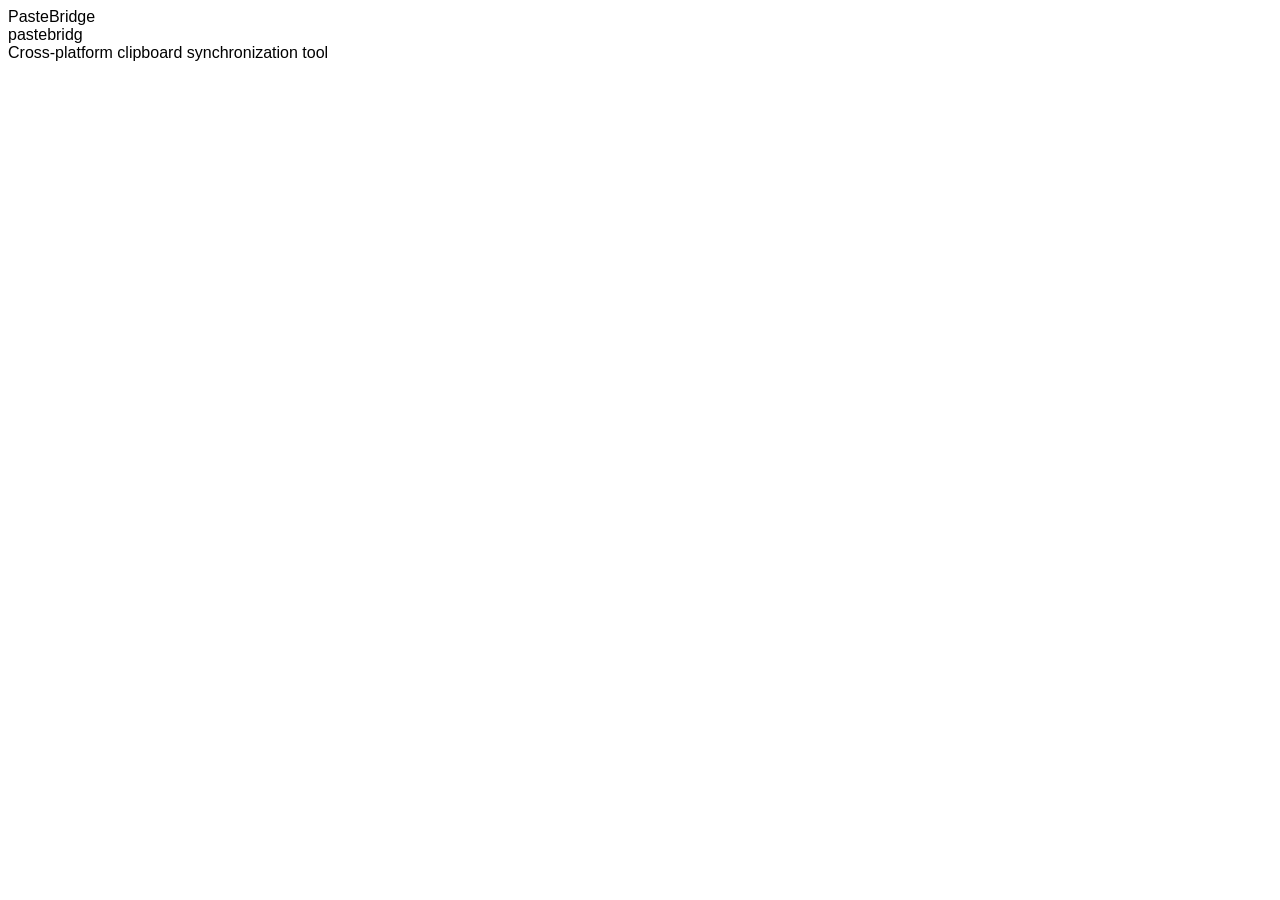
==== web/index.html @ 06d6440a "refactor: 重构项目结构，迁移代码到crates目录并拆分模块 - 将核心代码迁移到crates/core目录，拆分api、state、models等模块 - 重构剪贴板、托盘、窗口相关逻辑，" ====
<!DOCTYPE html>
<html lang="zh-CN">
<head>
    <meta charset="UTF-8">
    <meta name="viewport" content="width=device-width, initial-scale=1.0">
    <title>PasteBridge</title>
    <link rel="stylesheet" href="index.css">
    <link rel="icon" href="favicon.ico" type="image/x-icon">
</head>
<body>
    <div class="background"></div>
    <header class="header">
        <div class="logo">PasteBridge</div>
    </header>
    <div class="content">
        <div class="main-title">pastebridg</div>
    </div>
    <footer class="footer">
        <div class="footer-text">Cross-platform clipboard synchronization tool</div>
    </footer>
    <script src="index.js"></script>
</body>
</html>
---- web/index.css ----
:root{
    --data-list-item-background-color:rgb(250, 250, 250);
    --data-list-item-background-color-hover:rgb(242, 242, 242);
}



@font-face {
    font-family: 'Source Han Sans';
    font-display: swap;
    src: url('//at.alicdn.com/t/webfont_82qd0cq5ls3.eot'); /* IE9*/
    src: url('//at.alicdn.com/t/webfont_82qd0cq5ls3.eot?#iefix') format('embedded-opentype'), /* IE6-IE8 */
    url('//at.alicdn.com/t/webfont_82qd0cq5ls3.woff2') format('woff2'),
    url('//at.alicdn.com/t/webfont_82qd0cq5ls3.woff') format('woff'), /* chrome、firefox */
    url('//at.alicdn.com/t/webfont_82qd0cq5ls3.ttf') format('truetype'), /* chrome、firefox、opera、Safari, Android, iOS 4.2+*/
    url('//at.alicdn.com/t/webfont_82qd0cq5ls3.svg#NotoSansHans-DemiLight') format('svg'); /* iOS 4.1- */
  }

  @font-face {
    font-family: 'Source Han Sans Ultra Light';
    font-display: swap;
    src: url('//at.alicdn.com/t/webfont_qqan1a2y6yn.eot'); /* IE9*/
    src: url('//at.alicdn.com/t/webfont_qqan1a2y6yn.eot?#iefix') format('embedded-opentype'), /* IE6-IE8 */
    url('//at.alicdn.com/t/webfont_qqan1a2y6yn.woff2') format('woff2'),
    url('//at.alicdn.com/t/webfont_qqan1a2y6yn.woff') format('woff'), /* chrome、firefox */
    url('//at.alicdn.com/t/webfont_qqan1a2y6yn.ttf') format('truetype'), /* chrome、firefox、opera、Safari, Android, iOS 4.2+*/
    url('//at.alicdn.com/t/webfont_qqan1a2y6yn.svg#思源黑体-粗') format('svg'); /* iOS 4.1- */
  }

html{
    font-family:Source Han Sans -apple-system,BlinkMacSystemFont,Helvetica Neue,Helvetica,Arial,PingFang SC,Hiragino Sans GB,Microsoft YaHei,sans-serif !important;
    overflow: hidden;
}

@keyframes background-flow{
    0%{
        filter: brightness(0.6);
        transform: scale(1.1);
    }
    50%{
        filter: brightness(0.7);
        transform: scale(1.2);
    }
    100%{
        filter: brightness(0.6);
        transform: scale(1.1);
    }
}

@keyframes background-color-flow{
    0%{
        filter: hue-rotate(0deg);
    }
    100%{
        filter: hue-rotate(360deg);
    }
}




#bg{
    margin: 0px;
    position: fixed;
    height: 100%;
    width: 100%;
    overflow: hidden;
    z-index: 10;
    transform: scale(1.2);
    transition: all 0.5s ease-in-out;
    animation: background-flow 8s infinite;
    animation: background-color-flow 15s infinite ease-in-out;
}

#bg-cover-cover{
    position: absolute;
    margin: 0;
    padding: 0;
    width: 100%;
    height: 100%;
    background: url('pic\\blur.png') no-repeat fixed;
    /* background: rgb(77, 77, 77); */
    background-size: cover; 
    box-sizing:border-box;
    z-index: -9;
    padding:10px;
    overflow: hidden;
    left:-10px;
    top:-10px;
    transition: all 1s ease-in-out;
    filter: brightness(0.9);
    opacity: 0.05;
}

#bg-cover{
    position: absolute;
    margin: 0;
    padding: 0;
    width: 100%;
    height: 100%;
    background: url('pic\\rainbow-2.png') no-repeat fixed;
    /* background: rgb(77, 77, 77); */
    background-size: cover; 
    box-sizing:border-box;
    z-index: -10;
    padding:10px;
    overflow: hidden;
    left:-10px;
    top:-10px;
    transition: all 1s ease-in-out;
    filter: brightness(1);
}

#bg-cover::before{
    content: "";
    position: absolute;
    width: 300%;
    height: 300%;
    left:-100%;
    top:-100%;
    background: inherit;
    filter: blur(20px);
    z-index:5;
    transition: all 1s ease-in-out;

}


@media (max-width:1660px){
    #main-content-box{
        width: calc(100% - 200px);
    }
    #data-list-box{
        width: 600px !important;
    }
    #control-box, #introduction-box, #login-box{
        width: calc(100% - 750px);
    }
}

@media (max-width:1227px){
    #main-content-box{
        width: calc(100% - 50px)!important;
    }
    #data-list-box{
        width: 400px !important;
    }
    #control-box, #login-box{
        width: calc(100% - 550px) !important;
    }
    #introduction-box{
        width: calc(100%) !important;
    }
}

@media (max-width:975px){
    #main-content-box{
        width: 100% !important;
        background-color: rgba(0, 0, 0, 0) !important;
    }
    #data-list-box{
        left: 0 !important;
        width: 100% !important;
        background-color: rgba(255, 255, 255, 0.607) !important;
    }
    #login-box{
        width: calc(100% - 100px) !important;
    }
    #introduction-box{
        width: calc(100%) !important;
    }
    #control-box{
        width: calc(100% - 100px) !important;
        opacity: 0 ;
    }
}

@media (min-width:975px){
    #func-button{
        opacity: 0 !important;
        z-index: 39 !important;
    }
}

@media (min-width:1660px){
    #main-content-box{
        width: calc(100% - 400px);
    }
    #control-box, #introduction-box, #login-box{
        width: calc(100% - 850px);
    }
}

.zIndex40{
    z-index: 40 !important;
}

.opacity0{
    opacity: 0 !important;
}

#main-content-box{
    background: rgba(240, 240, 240, 0.671);
    margin: auto;
    position: absolute;
    top: 0;
    bottom: 0;
    left: 0;
    right: 0;
    z-index: 10;
    height: 100%;
    margin: auto;
    margin-top: 0px;
    transition: width 0.5s cubic-bezier(0.075, 0.82, 0.165, 1);
}

#tool-bar{
    position:sticky;

    z-index: 50;
    width:100%;
    height:50px;
    top: 100px;
}

#exit-button{
    position: absolute;
    right: 0px;
    top: 0px;
    height: 50px;
    width: 50px;
    border-radius: 100%;
    border: 0ch;
    transition: 0.12s ease-in-out;
    user-select: none;
}

#exit-button i{
    position: absolute;
    right: 16px;
    bottom: 8.5px;
    height: 25px;
    color: rgb(77, 137, 194);
    font-size: 20px;
}

#tool-bar-content{
    background-color: rgba(0, 0, 0, 0);
    height: 100%;
    width: 80%;
}

#tool-bar-content-list{
   height: 100%;
   padding-inline-start:0;    
   display: flex;
}

.tool-bar-content-list-item{
    background: rgb(255, 255, 255);
    height: 100%;
    width: auto;
    flex:1;
    margin: 0 10px 0 0;
    border-radius: 2px;
    box-shadow: 0 2px 2px 0 rgb(0 0 0 / 14%), 0 3px 1px -2px rgb(0 0 0 / 12%), 0 1px 5px 0 rgb(0 0 0 / 20%);
    padding-top: 15px;
    cursor: pointer;
}

#cloud-sync-button{
    background: rgb(129 194 255);
    text-align: center;
    color: white;
}

#delete-all-button{
    background: rgb(255, 102, 102);
    text-align: center;
    color: white;
}

#data-list-box{
    background: rgb(240, 240, 240);
    height: 100%;
    width:700px ;
    position: absolute;
    top: 0;
    bottom: 0;
    left: 50px;
    overflow-y: scroll;
    z-index: 20;
    direction: ltr;
    text-align: left !important;
    transition: width 0.5s cubic-bezier(0.075, 0.82, 0.165, 1);
    display: block;
}

#refresh-data-list{
    z-index: 0;
    width: 100%;
    height: 100%;
    opacity: 0;
    transition: opacity 0.3s ease-in-out;
    background: rgb(240, 240, 240);
}

#refresh-data-list .circular{
    top: 0;
    bottom: 0;
    left: 0;
    right: 0;
    margin: auto;
}


#data-list{
    position: absolute;
    left: 0;
    right: 0;
    margin: 30px auto;
    height: fit-content;
    width: 100%;
    list-style: none;
    padding-inline-start:0;
    transition: opacity 0.2s ease-in-out;
    opacity: 0;
    z-index: 20;
    animation: refresh-list 0.6s alternate cubic-bezier(0.28, 0.47, 0.01, 0.98);
}

#data-list-box::-webkit-scrollbar{
    width: 0px;
}

@keyframes refresh-list{
    0%{
        top:-20px;
    }
    100%{
        top:0px;
    }
}

.data-list-item{
    position: relative;
    padding: 30px 30px;
    width: 100%;
    height: fit-content;
    max-height: 600px;
    /* overflow-y: scroll !important; */
    box-shadow: 0px 0px 5px -1px rgba(96, 96, 96, 0.479);
    margin: 20px 0 15px 0;
    font-size: 15px !important;
    transition: background-radial-gradient-rainbow 0.2s ease-in-out;
    background: var(--data-list-item-background-color);
    cursor: pointer;
    
}

.data-list-item-newest{
    
}

.data-list-item p{
    color: rgb(57, 59, 60);
    word-wrap: break-word;
    word-break: break-all;
}

.data-list-item::-webkit-scrollbar{
    display: block;
    width: 5px;
    position: absolute;
    right:10px;
    transition: background-color 0.5s cubic-bezier(0.075, 0.82, 0.165, 1);
}

.data-list-item::-webkit-scrollbar-track{
    background: rgb(231, 231, 231);
}

.data-list-item::-webkit-scrollbar-thumb{
    background-color: rgb(185, 185, 185);
    border-radius: 2px;
}


.data-list-item-content{
    user-select: text !important;
    margin: 5px 0 10px 0;
    cursor: text;
    padding: 0px 0 0px 0;
}

.data-list-item-content::selection{
    background: rgb(90, 189, 216);
    color: #fff;
}

.data-list-item-info{
    font-size: 12px;
    font-style: italic;
    user-select: none;
    right: 30px;
    position: absolute;
    color: rgb(92, 92, 92);
}

.data-list-item-info-time{

}


#newest-data-sign{
    width: 100%;
    color: rgb(0, 0, 0);
    text-align: left;
    font-size: 25px;
    padding: 5px 0;
    user-select: none;
}

#data-count-sign{
    width: 100%;
    color: rgb(64, 64, 64);
    text-align: center;
    font-size: 14px;
    padding: 5px 0;
    user-select: none;
    margin: 0px 0 30px 0;
    font-style: italic;
}

#func-button{
    position: absolute;
    left: 44px;
    top: 36px;
    height: 50px;
    width: 50px;
    border-radius: 2px;
    border: 0ch;
    transition: 0.12s ease-in-out;
    user-select: none;
    z-index: 41;
    opacity: 0;
}

#func-button i{
    position: absolute;
    right: 16px;
    bottom: 8.5px;
    height: 25px;
    color: rgb(77, 137, 194);
    font-size: 20px;
}

#control-box-background{
    height: 100%;
    width: 100%;
    background: white;
    opacity: 0;
    z-index: 0;
}

#control-box{
    position: absolute;
    height: 100%;
    right: 55px;
    display: block;
    opacity: 0;
    transition: opacity 0.6s cubic-bezier(0.075, 0.82, 0.165, 1);
    z-index: 5;
}

#login-box{
    position: absolute;
    height: 100%;
    right: 55px;
    display: block;
    opacity: 1;
    transition: opacity 0.6s cubic-bezier(0.075, 0.82, 0.165, 1);
    z-index: 5;
}

#login-input-box{
    position: absolute;
    bottom: 130px;
    width: calc(100%);
    margin: 0 5px;
    height: 230px;
    background-color: rgb(243, 243, 243);
    padding: 20px;
    transition: height 0.3s cubic-bezier(0.075, 0.82, 0.165, 1);
    transition: opacity 0.6s cubic-bezier(0.075, 0.82, 0.165, 1);
}

#change-password-box{
    text-align: center;
    opacity: 0;
    position: absolute;
    bottom: 130px;
    width: calc(100%);
    margin: 0 5px;
    height: 230px;
    background-color: rgba(241, 241, 241, 0.786);
    padding: 20px;
    transition: height 0.3s cubic-bezier(0.075, 0.82, 0.165, 1);
    transition: opacity 0.6s cubic-bezier(0.075, 0.82, 0.165, 1);
}

#change-password-button{
    display: inline-block;
    position: relative;
    height: 35px;
    width: 60px;
    border-radius: 2px;
    border: 0ch;
    transition: 0.12s ease-in-out;
    user-select: none;
    margin-top: 10px;
    background-color: rgb(240, 240, 240);
}

#change-password-button-no{
    display: inline-block;
    position: relative;
    height: 35px;
    width: 60px;
    border-radius: 2px;
    border: 0ch;
    transition: 0.12s ease-in-out;
    user-select: none;
    margin-top: 10px;
    background-color: rgb(240, 240, 240);
}

#login-loading-box{
    font-size: 19px;
    text-align: center;
    opacity: 0;
    position: absolute;
    bottom: 130px;
    width: calc(100%);
    margin: 0 5px;
    height: 230px;
    background-color: rgba(241, 241, 241, 0.786);
    padding: 20px;
    transition: opacity 0.2s cubic-bezier(0.075, 0.82, 0.165, 1);
}

#login-input-box input::placeholder{
    color: #7d7d7d;
}

#copyroompassword-input{
    width: 100%;
}

#copyroompassword-input-field{
    width:100%;
    display: inline-block;
}

#copyroomtimelimit-input-field{
    width: 25%;
    left: 5%;
    display: inline-block;
}


#login-button{
    position: absolute;
    right: 8px;
    bottom: 100px;
    height: 45px;
    width: 45px;
    border-radius: 100%;
    border: 0ch;
    transition: 0.12s ease-in-out;
    user-select: none;
}

#login-button i{
    position: absolute;
    right: 13.5px;
    bottom: 6px;
    height: 25px;
    color: rgb(77, 137, 194);
    font-size: 20px;
}

#upload-button{
    position: absolute;
    right: 8px;
    bottom: 110px;
    height: 45px;
    width: 45px;
    border-radius: 100%;
    border: 0ch;
    transition: 0.12s ease-in-out;
    user-select: none;
}

#upload-button i{
    position: absolute;
    right: 13.5px;
    bottom: 6px;
    height: 25px;
    color: rgb(77, 137, 194);
    font-size: 20px;
}

#input-box-info{
    background-color: rgb(241, 241, 241);
    position: absolute;
    top: 170px;
    width: 100%;
    height: 108px;
    display: inline;
    font-size: 15px;
    padding:20px 0 0 20px;
    box-shadow: 0 1px 2px 0 rgb(0 0 0 / -8%), 0 2px 3px -2px rgb(0 0 0 / 12%), 0 0px 5px 0 rgb(0 0 0 / 20%);
    user-select: none;
}

#input-box-info input::placeholder{
    color: #EDF4F8;
}


#input-box{
    position: absolute;
    bottom: 130px;
    width: calc(100%);
    margin: 0 5px;
    height: 380px;
}

#input-box-textarea{
    margin-left: -5px;
    line-height: 18px;
    height: 100%;
    width: 100%;
    outline: none;
    background-color: rgb(241, 241, 241);
    border: 0;
    padding: 20px;
    resize: none;
}

#input-box-textarea::-webkit-scrollbar{
    width: 5px;
    position: absolute;
    right:10px;
    transition: background-color 0.5s cubic-bezier(0.075, 0.82, 0.165, 1);
}

#input-box-textarea::-webkit-scrollbar-track{
    background: rgb(231, 231, 231);
}

#input-box-textarea::-webkit-scrollbar-thumb{
    background-color: rgb(185, 185, 185);
    border-radius: 2px;
}

#input-box-textarea::selection{
    background: rgb(90, 189, 216);
    color: #fff;
}

#copyroom-input{
    cursor: text;
}

#introduction-box{
    text-align: center;
    background-color: rgba(240, 240, 240, 0.604);
    position: absolute;
    height: 100%;
    width: 100%;
    display: block;
    opacity: 0;
    transition: opacity 0.6s cubic-bezier(0.075, 0.82, 0.165, 1);
    padding: 0;
    z-index: 5;
    background-image: url("pic/favicon@0,5x.png");
    background-repeat: no-repeat;
    background-position: center;
}

#introduction-box div{
    position: absolute;
    width: 100%;
    top: 0;
    bottom: 0;
    margin: auto;
}

#introduction-box a{
    cursor: pointer;
}

#footer{
    background: rgb(234, 234, 234);
    margin: auto;
    position: absolute;
    left: 0;
    right: 0;
    bottom: 0;
    transition: width 0.5s cubic-bezier(0.075, 0.82, 0.165, 1);
    height: 60px;
    padding-top: 10px;
    z-index: 10;
    text-align: right;
    color: rgb(93, 93, 93);
    font-size: 10px;
    font-style: italic;
    /* opacity: 0; */
    transition: opacity 0.1s ease-in-out;
    box-shadow: 0px -3px 5px rgba(107, 107, 107, 0.121);
    padding-right: 20px;
}

#site-info{
    user-select: none;
}

#site-info a{
    cursor:pointer;
}



#footer:hover{
    opacity: 1;
}

#favicon{
    position: absolute;
    top: 100px;
    left: 10px;
}

#favicon-logo{
    height: 90px;
}

#favicon-text{
    opacity:0;
    position: relative;
    left: 15px;
    height: 70px;
}

#tips{
    padding: 10px;
    text-align: center;
    position: absolute;
    opacity: 0;
    display:block;
    background: rgb(240, 240, 240);
    color: rgb(49, 49, 49);
    z-index: 100;
    transform: scaleY(0.2);
    border-radius: 3px;
    transition: opacity 0.3s cubic-bezier(0.075, 0.82, 0.165, 1);
    transition: transform 0.1s cubic-bezier(0.075, 0.82, 0.165, 1);
}


.circular {								
    position:absolute;
    width:50px; 
    height:50px;
    -webkit-animation: rotate 2s linear infinite;
    animation: rotate 2s linear infinite;
  
  }
  @-webkit-keyframes rotate {
    from {-webkit-transform: rotate(0deg);}
    to {-webkit-transform: rotate(360deg);}
  }
  
  @keyframes rotate {
    from {transform: rotate(0deg);}
    to {transform: rotate(360deg);}
  }
  
  
  .path {
    stroke-dasharray: 1,200;
    stroke-dashoffset: 0;
    -webkit-animation: dash 1.5s ease-in-out infinite,
      color 6s ease-in-out infinite;
    animation: dash 1.5s ease-in-out infinite,
      color 6s ease-in-out infinite;
    stroke-linecap: round;
    stroke: #3f88f8;
  }
  
  @-webkit-keyframes dash {
    0%   {
      stroke-dasharray: 1,200;
      stroke-dashoffset: 0;
    }
    50%  { 
      stroke-dasharray: 89,200;
      stroke-dashoffset: -35;
    }
    100% {
      stroke-dasharray: 89,200;
      stroke-dashoffset: -124;
    }
  }
  
  @keyframes dash {
    0%   {
      stroke-dasharray: 1,200;
      stroke-dashoffset: 0;
    }
    50%  { 
      stroke-dasharray: 89,200;
      stroke-dashoffset: -35;
    }
    100% {
      stroke-dasharray: 89,200;
      stroke-dashoffset: -124;
    }
  }
  
  @-webkit-keyframes color {
    0%   {stroke: #3f88f8;}
    20%  {stroke: #3f88f8;}
    25%  {stroke: #dd413b;}
    45%  {stroke: #dd413b;}
    50%  {stroke: #f6ae2e;}
    70%  {stroke: #f6ae2e;}
    75%  {stroke: #259a5d;}
    95%  {stroke: #259a5d;}
  
  }
  
  @keyframes color {
    0%   {stroke: #3f88f8;}
    20%  {stroke: #3f88f8;}
    25%  {stroke: #dd413b;}
    45%  {stroke: #dd413b;}
    50%  {stroke: #f6ae2e;}
    70%  {stroke: #f6ae2e;}
    75%  {stroke: #259a5d;}
    95%  {stroke: #259a5d;}
  
  }
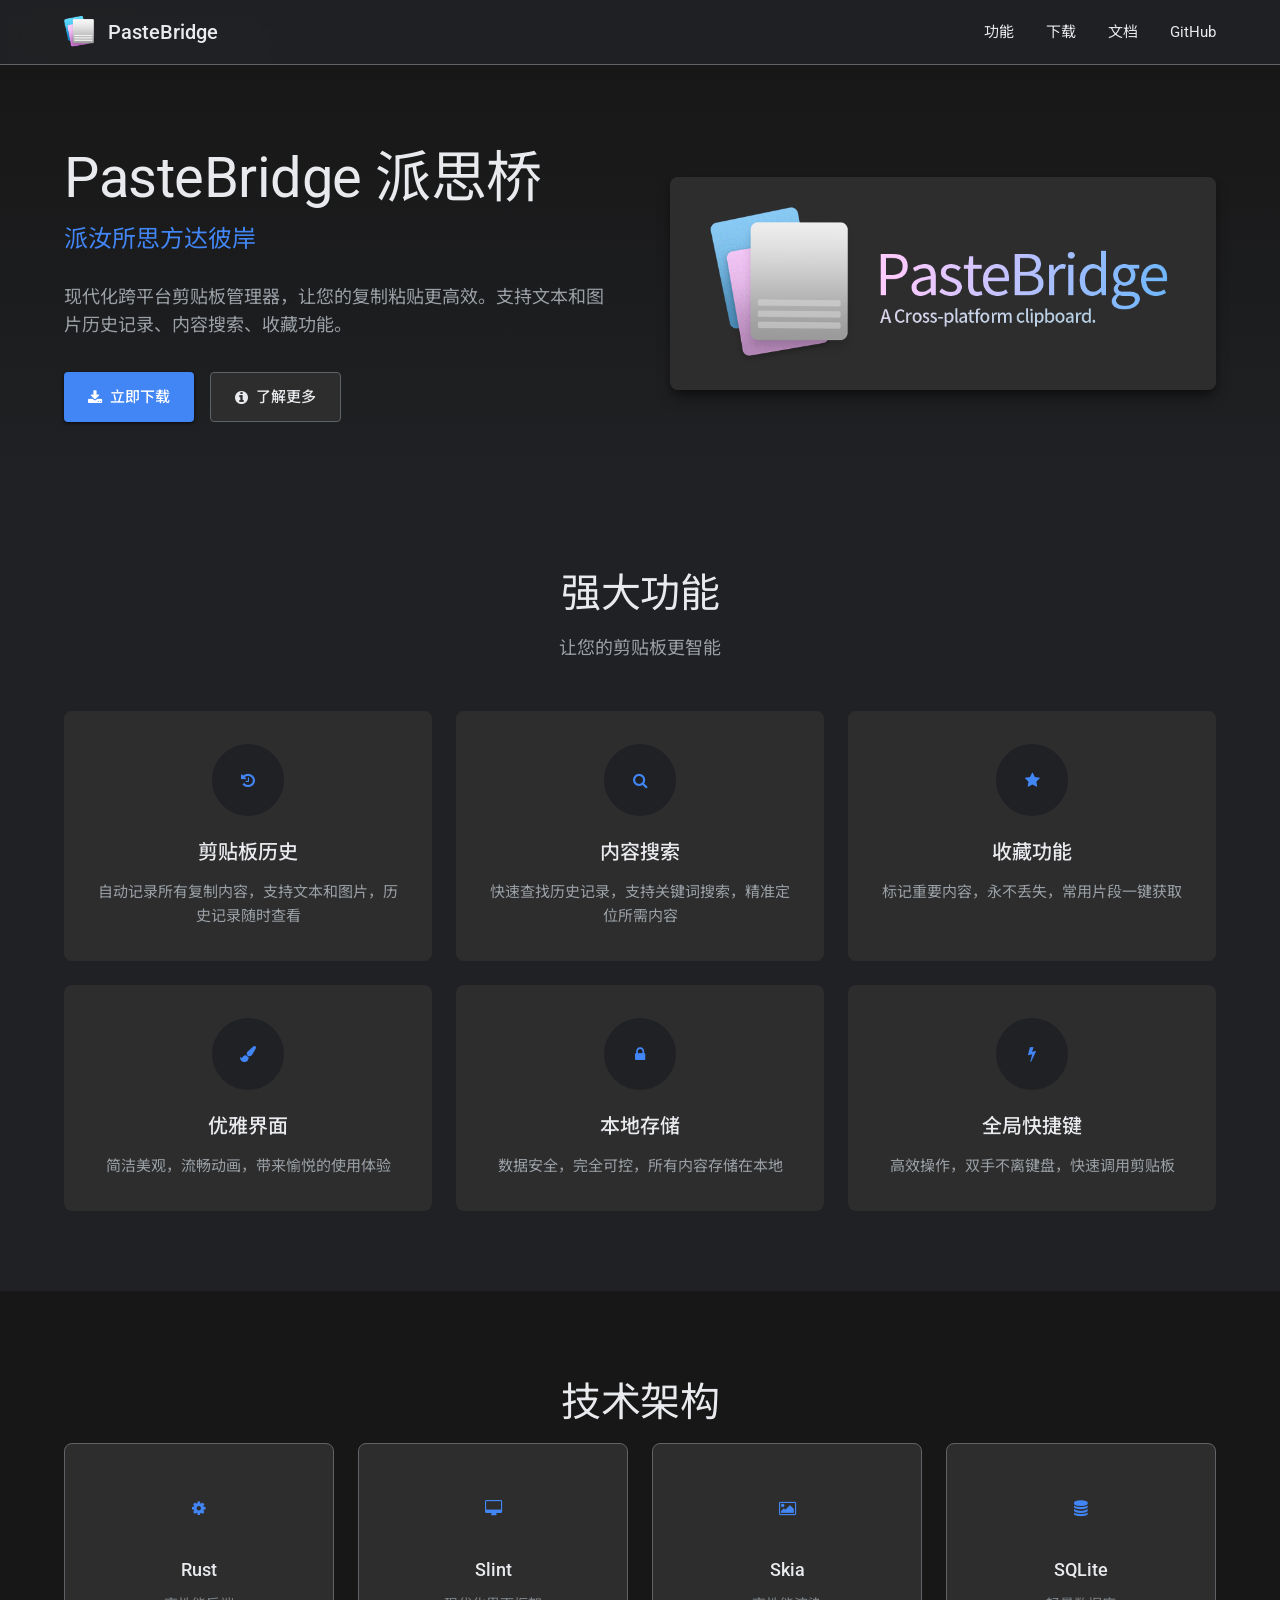
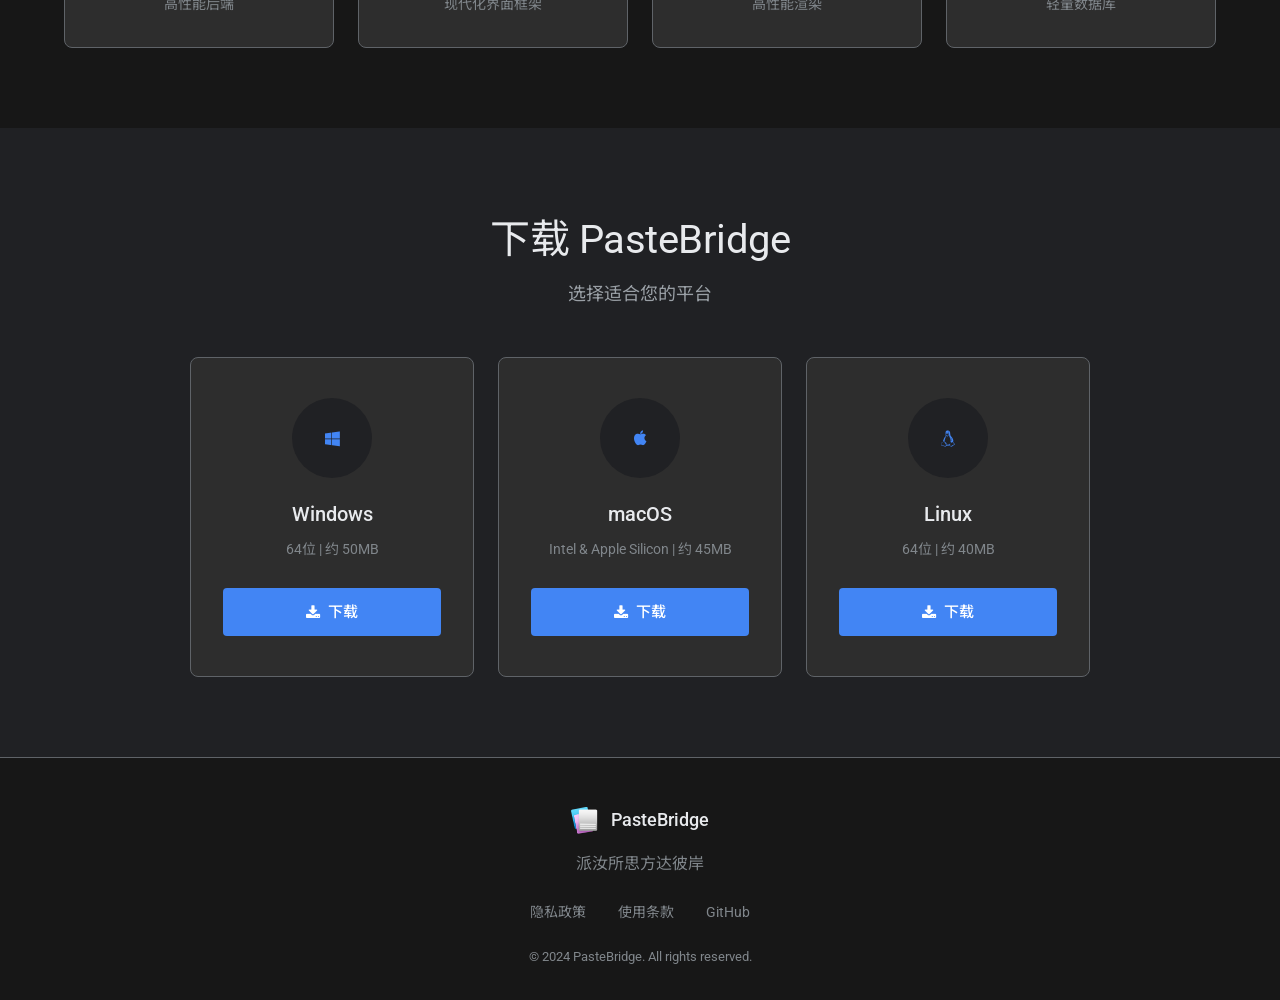
==== commit 3332302b: "feat: 完成桌面端UI重构与web页面升级 1. 重构桌面端UI，替换图标资源为SVG格式，优化列表项布局与滚动指示器 2. 重写tooltip系统，实现窗口置顶与hover检测逻辑 3. 升级S" ====
--- a/web/index.html
+++ b/web/index.html
@@ -3,21 +3,194 @@
 <head>
     <meta charset="UTF-8">
     <meta name="viewport" content="width=device-width, initial-scale=1.0">
-    <title>PasteBridge</title>
+    <title>PasteBridge - 派思桥</title>
     <link rel="stylesheet" href="index.css">
+    <link rel="stylesheet" href="font-awesome-4.7.0/css/font-awesome.min.css">
     <link rel="icon" href="favicon.ico" type="image/x-icon">
 </head>
 <body>
     <div class="background"></div>
-    <header class="header">
-        <div class="logo">PasteBridge</div>
-    </header>
-    <div class="content">
-        <div class="main-title">pastebridg</div>
-    </div>
+    
+    <nav class="navbar">
+        <div class="nav-container">
+            <div class="nav-brand">
+                <img src="favicon.png" alt="PasteBridge" class="brand-logo">
+                <span class="brand-text">PasteBridge</span>
+            </div>
+            <ul class="nav-menu">
+                <li><a href="#features">功能</a></li>
+                <li><a href="#download">下载</a></li>
+                <li><a href="#docs">文档</a></li>
+                <li><a href="https://github.com">GitHub</a></li>
+            </ul>
+        </div>
+    </nav>
+
+    <section class="hero">
+        <div class="hero-container">
+            <div class="hero-content">
+                <h1 class="hero-title">PasteBridge 派思桥</h1>
+                <p class="hero-subtitle">派汝所思方达彼岸</p>
+                <p class="hero-description">现代化跨平台剪贴板管理器，让您的复制粘贴更高效。支持文本和图片历史记录、内容搜索、收藏功能。</p>
+                <div class="hero-actions">
+                    <a href="#download" class="btn btn-primary">
+                        <i class="fa fa-download"></i> 立即下载
+                    </a>
+                    <a href="#features" class="btn btn-secondary">
+                        <i class="fa fa-info-circle"></i> 了解更多
+                    </a>
+                </div>
+            </div>
+            <div class="hero-visual">
+                <div class="screenshot-container">
+                    <img src="pastebridge-banner.png" alt="PasteBridge Screenshot" class="screenshot">
+                </div>
+            </div>
+        </div>
+    </section>
+
+    <section class="features">
+        <div class="features-container">
+            <h2 class="section-title">强大功能</h2>
+            <p class="section-subtitle">让您的剪贴板更智能</p>
+            <div class="features-grid">
+                <div class="feature-card">
+                    <div class="feature-icon-wrapper">
+                        <i class="fa fa-history feature-icon"></i>
+                    </div>
+                    <h3 class="feature-title">剪贴板历史</h3>
+                    <p class="feature-desc">自动记录所有复制内容，支持文本和图片，历史记录随时查看</p>
+                </div>
+                <div class="feature-card">
+                    <div class="feature-icon-wrapper">
+                        <i class="fa fa-search feature-icon"></i>
+                    </div>
+                    <h3 class="feature-title">内容搜索</h3>
+                    <p class="feature-desc">快速查找历史记录，支持关键词搜索，精准定位所需内容</p>
+                </div>
+                <div class="feature-card">
+                    <div class="feature-icon-wrapper">
+                        <i class="fa fa-star feature-icon"></i>
+                    </div>
+                    <h3 class="feature-title">收藏功能</h3>
+                    <p class="feature-desc">标记重要内容，永不丢失，常用片段一键获取</p>
+                </div>
+                <div class="feature-card">
+                    <div class="feature-icon-wrapper">
+                        <i class="fa fa-paint-brush feature-icon"></i>
+                    </div>
+                    <h3 class="feature-title">优雅界面</h3>
+                    <p class="feature-desc">简洁美观，流畅动画，带来愉悦的使用体验</p>
+                </div>
+                <div class="feature-card">
+                    <div class="feature-icon-wrapper">
+                        <i class="fa fa-lock feature-icon"></i>
+                    </div>
+                    <h3 class="feature-title">本地存储</h3>
+                    <p class="feature-desc">数据安全，完全可控，所有内容存储在本地</p>
+                </div>
+                <div class="feature-card">
+                    <div class="feature-icon-wrapper">
+                        <i class="fa fa-bolt feature-icon"></i>
+                    </div>
+                    <h3 class="feature-title">全局快捷键</h3>
+                    <p class="feature-desc">高效操作，双手不离键盘，快速调用剪贴板</p>
+                </div>
+            </div>
+        </div>
+    </section>
+
+    <section class="tech-stack">
+        <div class="tech-container">
+            <h2 class="section-title">技术架构</h2>
+            <div class="tech-grid">
+                <div class="tech-item">
+                    <div class="tech-icon-wrapper">
+                        <i class="fa fa-cog tech-icon"></i>
+                    </div>
+                    <h3 class="tech-name">Rust</h3>
+                    <p class="tech-desc">高性能后端</p>
+                </div>
+                <div class="tech-item">
+                    <div class="tech-icon-wrapper">
+                        <i class="fa fa-desktop tech-icon"></i>
+                    </div>
+                    <h3 class="tech-name">Slint</h3>
+                    <p class="tech-desc">现代化界面框架</p>
+                </div>
+                <div class="tech-item">
+                    <div class="tech-icon-wrapper">
+                        <i class="fa fa-image tech-icon"></i>
+                    </div>
+                    <h3 class="tech-name">Skia</h3>
+                    <p class="tech-desc">高性能渲染</p>
+                </div>
+                <div class="tech-item">
+                    <div class="tech-icon-wrapper">
+                        <i class="fa fa-database tech-icon"></i>
+                    </div>
+                    <h3 class="tech-name">SQLite</h3>
+                    <p class="tech-desc">轻量数据库</p>
+                </div>
+            </div>
+        </div>
+    </section>
+
+    <section class="download" id="download">
+        <div class="download-container">
+            <h2 class="section-title">下载 PasteBridge</h2>
+            <p class="section-subtitle">选择适合您的平台</p>
+            <div class="download-grid">
+                <div class="download-card">
+                    <div class="download-icon-wrapper">
+                        <i class="fa fa-windows download-icon"></i>
+                    </div>
+                    <h3 class="download-platform">Windows</h3>
+                    <p class="download-size">64位 | 约 50MB</p>
+                    <a href="#" class="btn btn-download">
+                        <i class="fa fa-download"></i> 下载
+                    </a>
+                </div>
+                <div class="download-card">
+                    <div class="download-icon-wrapper">
+                        <i class="fa fa-apple download-icon"></i>
+                    </div>
+                    <h3 class="download-platform">macOS</h3>
+                    <p class="download-size">Intel & Apple Silicon | 约 45MB</p>
+                    <a href="#" class="btn btn-download">
+                        <i class="fa fa-download"></i> 下载
+                    </a>
+                </div>
+                <div class="download-card">
+                    <div class="download-icon-wrapper">
+                        <i class="fa fa-linux download-icon"></i>
+                    </div>
+                    <h3 class="download-platform">Linux</h3>
+                    <p class="download-size">64位 | 约 40MB</p>
+                    <a href="#" class="btn btn-download">
+                        <i class="fa fa-download"></i> 下载
+                    </a>
+                </div>
+            </div>
+        </div>
+    </section>
+
     <footer class="footer">
-        <div class="footer-text">Cross-platform clipboard synchronization tool</div>
+        <div class="footer-container">
+            <div class="footer-brand">
+                <img src="favicon.png" alt="PasteBridge" class="footer-logo">
+                <span class="brand-text">PasteBridge</span>
+            </div>
+            <p class="footer-text">派汝所思方达彼岸</p>
+            <div class="footer-links">
+                <a href="#">隐私政策</a>
+                <a href="#">使用条款</a>
+                <a href="#">GitHub</a>
+            </div>
+            <p class="footer-copyright">&copy; 2024 PasteBridge. All rights reserved.</p>
+        </div>
     </footer>
+
     <script src="index.js"></script>
 </body>
-</html>+</html>
--- a/web/index.css
+++ b/web/index.css
@@ -1,855 +1,561 @@
-:root{
-    --data-list-item-background-color:rgb(250, 250, 250);
-    --data-list-item-background-color-hover:rgb(242, 242, 242);
-}
-
-
-
-@font-face {
-    font-family: 'Source Han Sans';
-    font-display: swap;
-    src: url('//at.alicdn.com/t/webfont_82qd0cq5ls3.eot'); /* IE9*/
-    src: url('//at.alicdn.com/t/webfont_82qd0cq5ls3.eot?#iefix') format('embedded-opentype'), /* IE6-IE8 */
-    url('//at.alicdn.com/t/webfont_82qd0cq5ls3.woff2') format('woff2'),
-    url('//at.alicdn.com/t/webfont_82qd0cq5ls3.woff') format('woff'), /* chrome、firefox */
-    url('//at.alicdn.com/t/webfont_82qd0cq5ls3.ttf') format('truetype'), /* chrome、firefox、opera、Safari, Android, iOS 4.2+*/
-    url('//at.alicdn.com/t/webfont_82qd0cq5ls3.svg#NotoSansHans-DemiLight') format('svg'); /* iOS 4.1- */
-  }
-
-  @font-face {
-    font-family: 'Source Han Sans Ultra Light';
-    font-display: swap;
-    src: url('//at.alicdn.com/t/webfont_qqan1a2y6yn.eot'); /* IE9*/
-    src: url('//at.alicdn.com/t/webfont_qqan1a2y6yn.eot?#iefix') format('embedded-opentype'), /* IE6-IE8 */
-    url('//at.alicdn.com/t/webfont_qqan1a2y6yn.woff2') format('woff2'),
-    url('//at.alicdn.com/t/webfont_qqan1a2y6yn.woff') format('woff'), /* chrome、firefox */
-    url('//at.alicdn.com/t/webfont_qqan1a2y6yn.ttf') format('truetype'), /* chrome、firefox、opera、Safari, Android, iOS 4.2+*/
-    url('//at.alicdn.com/t/webfont_qqan1a2y6yn.svg#思源黑体-粗') format('svg'); /* iOS 4.1- */
-  }
-
-html{
-    font-family:Source Han Sans -apple-system,BlinkMacSystemFont,Helvetica Neue,Helvetica,Arial,PingFang SC,Hiragino Sans GB,Microsoft YaHei,sans-serif !important;
-    overflow: hidden;
-}
-
-@keyframes background-flow{
-    0%{
-        filter: brightness(0.6);
-        transform: scale(1.1);
-    }
-    50%{
-        filter: brightness(0.7);
-        transform: scale(1.2);
-    }
-    100%{
-        filter: brightness(0.6);
-        transform: scale(1.1);
-    }
-}
-
-@keyframes background-color-flow{
-    0%{
-        filter: hue-rotate(0deg);
-    }
-    100%{
-        filter: hue-rotate(360deg);
-    }
-}
-
-
-
-
-#bg{
-    margin: 0px;
-    position: fixed;
-    height: 100%;
-    width: 100%;
-    overflow: hidden;
-    z-index: 10;
-    transform: scale(1.2);
-    transition: all 0.5s ease-in-out;
-    animation: background-flow 8s infinite;
-    animation: background-color-flow 15s infinite ease-in-out;
-}
-
-#bg-cover-cover{
-    position: absolute;
+@import url('https://fonts.googleapis.com/css2?family=Noto+Sans+SC:wght@300;400;500;700&family=Roboto:wght@300;400;500;700&display=swap');
+
+* {
     margin: 0;
     padding: 0;
+    box-sizing: border-box;
+}
+
+:root {
+    --primary-color: #4285F4;
+    --primary-dark: #1A73E8;
+    --primary-light: #669DF6;
+    --secondary-color: #9AA0A6;
+    --text-color: #E8EAED;
+    --text-light: #9AA0A6;
+    --text-lighter: #80868B;
+    --bg-dark: #202124;
+    --bg-darker: #171717;
+    --bg-card: #2D2D2D;
+    --border-color: #5F6368;
+    --shadow-sm: 0 1px 2px 0 rgba(0,0,0,0.4), 0 1px 3px 1px rgba(0,0,0,0.3);
+    --shadow-md: 0 4px 6px -1px rgba(0,0,0,0.4), 0 2px 4px -1px rgba(0,0,0,0.3);
+    --shadow-lg: 0 10px 15px -3px rgba(0,0,0,0.4), 0 4px 6px -2px rgba(0,0,0,0.3);
+    --google-blue: #4285F4;
+    --google-red: #EA4335;
+    --google-yellow: #FBBC05;
+    --google-green: #34A853;
+}
+
+body {
+    font-family: 'Roboto', 'Noto Sans SC', -apple-system, BlinkMacSystemFont, 'Segoe UI', sans-serif;
+    line-height: 1.6;
+    color: var(--text-color);
+    background-color: var(--bg-darker);
+    overflow-x: hidden;
+}
+
+.background {
+    position: fixed;
+    top: 0;
+    left: 0;
     width: 100%;
     height: 100%;
-    background: url('pic\\blur.png') no-repeat fixed;
-    /* background: rgb(77, 77, 77); */
-    background-size: cover; 
-    box-sizing:border-box;
-    z-index: -9;
-    padding:10px;
+    background: url('rainbow-2.png') no-repeat center center;
+    background-size: cover;
+    z-index: -2;
+    opacity: 0.1;
+    animation: hueRotate 30s linear infinite;
+}
+
+@keyframes hueRotate {
+    0% {
+        filter: hue-rotate(0deg) brightness(1);
+    }
+    50% {
+        filter: hue-rotate(180deg) brightness(1);
+    }
+    100% {
+        filter: hue-rotate(360deg) brightness(1);
+    }
+}
+
+.navbar {
+    position: sticky;
+    top: 0;
+    z-index: 100;
+    background: rgba(32, 33, 36, 0.98);
+    backdrop-filter: blur(10px);
+    border-bottom: 1px solid var(--border-color);
+}
+
+.nav-container {
+    max-width: 1200px;
+    margin: 0 auto;
+    padding: 0 24px;
+    display: flex;
+    justify-content: space-between;
+    align-items: center;
+    height: 64px;
+}
+
+.nav-brand {
+    display: flex;
+    align-items: center;
+    gap: 12px;
+    font-size: 1.25rem;
+    font-weight: 500;
+    color: var(--text-color);
+    text-decoration: none;
+}
+
+.brand-logo {
+    width: 32px;
+    height: 32px;
+    border-radius: 6px;
+}
+
+.brand-text {
+    font-weight: 500;
+}
+
+.nav-menu {
+    display: flex;
+    list-style: none;
+    gap: 32px;
+}
+
+.nav-menu a {
+    color: var(--text-color);
+    text-decoration: none;
+    font-weight: 400;
+    font-size: 0.9375rem;
+    transition: color 0.2s ease;
+    padding: 8px 0;
+}
+
+.nav-menu a:hover {
+    color: var(--primary-color);
+}
+
+.hero {
+    padding: 80px 0 60px;
+    position: relative;
+    background: linear-gradient(to bottom, var(--bg-darker) 0%, var(--bg-dark) 100%);
+}
+
+.hero-container {
+    max-width: 1200px;
+    margin: 0 auto;
+    padding: 0 24px;
+    display: grid;
+    grid-template-columns: 1fr 1fr;
+    gap: 60px;
+    align-items: center;
+}
+
+.hero-content {
+    text-align: left;
+}
+
+.hero-title {
+    font-size: 3.5rem;
+    font-weight: 400;
+    margin-bottom: 8px;
+    color: var(--text-color);
+    line-height: 1.2;
+    letter-spacing: -0.5px;
+}
+
+.hero-subtitle {
+    font-size: 1.5rem;
+    color: var(--primary-color);
+    margin-bottom: 24px;
+    font-weight: 400;
+}
+
+.hero-description {
+    font-size: 1.125rem;
+    color: var(--text-light);
+    margin-bottom: 32px;
+    line-height: 1.6;
+}
+
+.hero-actions {
+    display: flex;
+    gap: 16px;
+    flex-wrap: wrap;
+}
+
+.btn {
+    display: inline-flex;
+    align-items: center;
+    gap: 8px;
+    padding: 12px 24px;
+    border-radius: 4px;
+    font-size: 0.9375rem;
+    font-weight: 500;
+    text-decoration: none;
+    transition: all 0.2s ease;
+    cursor: pointer;
+    border: none;
+}
+
+.btn-primary {
+    background: var(--primary-color);
+    color: white;
+    box-shadow: var(--shadow-sm);
+}
+
+.btn-primary:hover {
+    background: var(--primary-dark);
+    box-shadow: var(--shadow-md);
+    transform: translateY(-1px);
+}
+
+.btn-secondary {
+    background: var(--bg-card);
+    color: var(--text-color);
+    border: 1px solid var(--border-color);
+}
+
+.btn-secondary:hover {
+    border-color: var(--primary-color);
+    color: var(--primary-color);
+    transform: translateY(-1px);
+}
+
+.btn-download {
+    background: var(--primary-color);
+    color: white;
+    width: 100%;
+    justify-content: center;
+    margin-top: 8px;
+}
+
+.btn-download:hover {
+    background: var(--primary-dark);
+    box-shadow: var(--shadow-md);
+    transform: translateY(-1px);
+}
+
+.hero-visual {
+    display: flex;
+    justify-content: center;
+    align-items: center;
+}
+
+.screenshot-container {
+    background: var(--bg-card);
+    border-radius: 8px;
+    box-shadow: var(--shadow-lg);
     overflow: hidden;
-    left:-10px;
-    top:-10px;
-    transition: all 1s ease-in-out;
-    filter: brightness(0.9);
-    opacity: 0.05;
-}
-
-#bg-cover{
-    position: absolute;
-    margin: 0;
-    padding: 0;
+    padding: 8px;
+}
+
+.screenshot {
     width: 100%;
-    height: 100%;
-    background: url('pic\\rainbow-2.png') no-repeat fixed;
-    /* background: rgb(77, 77, 77); */
-    background-size: cover; 
-    box-sizing:border-box;
-    z-index: -10;
-    padding:10px;
-    overflow: hidden;
-    left:-10px;
-    top:-10px;
-    transition: all 1s ease-in-out;
-    filter: brightness(1);
-}
-
-#bg-cover::before{
-    content: "";
-    position: absolute;
-    width: 300%;
-    height: 300%;
-    left:-100%;
-    top:-100%;
-    background: inherit;
-    filter: blur(20px);
-    z-index:5;
-    transition: all 1s ease-in-out;
-
-}
-
-
-@media (max-width:1660px){
-    #main-content-box{
-        width: calc(100% - 200px);
-    }
-    #data-list-box{
-        width: 600px !important;
-    }
-    #control-box, #introduction-box, #login-box{
-        width: calc(100% - 750px);
-    }
-}
-
-@media (max-width:1227px){
-    #main-content-box{
-        width: calc(100% - 50px)!important;
-    }
-    #data-list-box{
-        width: 400px !important;
-    }
-    #control-box, #login-box{
-        width: calc(100% - 550px) !important;
-    }
-    #introduction-box{
-        width: calc(100%) !important;
-    }
-}
-
-@media (max-width:975px){
-    #main-content-box{
-        width: 100% !important;
-        background-color: rgba(0, 0, 0, 0) !important;
-    }
-    #data-list-box{
-        left: 0 !important;
-        width: 100% !important;
-        background-color: rgba(255, 255, 255, 0.607) !important;
-    }
-    #login-box{
-        width: calc(100% - 100px) !important;
-    }
-    #introduction-box{
-        width: calc(100%) !important;
-    }
-    #control-box{
-        width: calc(100% - 100px) !important;
-        opacity: 0 ;
-    }
-}
-
-@media (min-width:975px){
-    #func-button{
-        opacity: 0 !important;
-        z-index: 39 !important;
-    }
-}
-
-@media (min-width:1660px){
-    #main-content-box{
-        width: calc(100% - 400px);
-    }
-    #control-box, #introduction-box, #login-box{
-        width: calc(100% - 850px);
-    }
-}
-
-.zIndex40{
-    z-index: 40 !important;
-}
-
-.opacity0{
-    opacity: 0 !important;
-}
-
-#main-content-box{
-    background: rgba(240, 240, 240, 0.671);
-    margin: auto;
-    position: absolute;
-    top: 0;
-    bottom: 0;
-    left: 0;
-    right: 0;
-    z-index: 10;
-    height: 100%;
-    margin: auto;
-    margin-top: 0px;
-    transition: width 0.5s cubic-bezier(0.075, 0.82, 0.165, 1);
-}
-
-#tool-bar{
-    position:sticky;
-
-    z-index: 50;
-    width:100%;
-    height:50px;
-    top: 100px;
-}
-
-#exit-button{
-    position: absolute;
-    right: 0px;
-    top: 0px;
-    height: 50px;
-    width: 50px;
-    border-radius: 100%;
-    border: 0ch;
-    transition: 0.12s ease-in-out;
-    user-select: none;
-}
-
-#exit-button i{
-    position: absolute;
-    right: 16px;
-    bottom: 8.5px;
-    height: 25px;
-    color: rgb(77, 137, 194);
-    font-size: 20px;
-}
-
-#tool-bar-content{
-    background-color: rgba(0, 0, 0, 0);
-    height: 100%;
-    width: 80%;
-}
-
-#tool-bar-content-list{
-   height: 100%;
-   padding-inline-start:0;    
-   display: flex;
-}
-
-.tool-bar-content-list-item{
-    background: rgb(255, 255, 255);
-    height: 100%;
-    width: auto;
-    flex:1;
-    margin: 0 10px 0 0;
-    border-radius: 2px;
-    box-shadow: 0 2px 2px 0 rgb(0 0 0 / 14%), 0 3px 1px -2px rgb(0 0 0 / 12%), 0 1px 5px 0 rgb(0 0 0 / 20%);
-    padding-top: 15px;
-    cursor: pointer;
-}
-
-#cloud-sync-button{
-    background: rgb(129 194 255);
+    height: auto;
+    border-radius: 4px;
+    display: block;
+    animation: hueShift 10s ease-in-out infinite;
+}
+
+@keyframes hueShift {
+    0%, 100% {
+        filter: hue-rotate(0deg) saturate(1.2) brightness(1.1);
+    }
+    25% {
+        filter: hue-rotate(15deg) saturate(1.3) brightness(1.15);
+    }
+    50% {
+        filter: hue-rotate(30deg) saturate(1.4) brightness(1.2);
+    }
+    75% {
+        filter: hue-rotate(15deg) saturate(1.3) brightness(1.15);
+    }
+}
+
+.features {
+    padding: 80px 0;
+    background: var(--bg-dark);
+}
+
+.features-container {
+    max-width: 1200px;
+    margin: 0 auto;
+    padding: 0 24px;
+}
+
+.section-title {
+    font-size: 2.5rem;
+    font-weight: 400;
     text-align: center;
-    color: white;
-}
-
-#delete-all-button{
-    background: rgb(255, 102, 102);
+    margin-bottom: 8px;
+    color: var(--text-color);
+    letter-spacing: -0.5px;
+}
+
+.section-subtitle {
+    font-size: 1.125rem;
     text-align: center;
-    color: white;
-}
-
-#data-list-box{
-    background: rgb(240, 240, 240);
-    height: 100%;
-    width:700px ;
-    position: absolute;
-    top: 0;
-    bottom: 0;
-    left: 50px;
-    overflow-y: scroll;
-    z-index: 20;
-    direction: ltr;
-    text-align: left !important;
-    transition: width 0.5s cubic-bezier(0.075, 0.82, 0.165, 1);
-    display: block;
-}
-
-#refresh-data-list{
-    z-index: 0;
-    width: 100%;
-    height: 100%;
-    opacity: 0;
-    transition: opacity 0.3s ease-in-out;
-    background: rgb(240, 240, 240);
-}
-
-#refresh-data-list .circular{
-    top: 0;
-    bottom: 0;
-    left: 0;
-    right: 0;
-    margin: auto;
-}
-
-
-#data-list{
-    position: absolute;
-    left: 0;
-    right: 0;
-    margin: 30px auto;
-    height: fit-content;
-    width: 100%;
-    list-style: none;
-    padding-inline-start:0;
-    transition: opacity 0.2s ease-in-out;
-    opacity: 0;
-    z-index: 20;
-    animation: refresh-list 0.6s alternate cubic-bezier(0.28, 0.47, 0.01, 0.98);
-}
-
-#data-list-box::-webkit-scrollbar{
-    width: 0px;
-}
-
-@keyframes refresh-list{
-    0%{
-        top:-20px;
-    }
-    100%{
-        top:0px;
-    }
-}
-
-.data-list-item{
-    position: relative;
-    padding: 30px 30px;
-    width: 100%;
-    height: fit-content;
-    max-height: 600px;
-    /* overflow-y: scroll !important; */
-    box-shadow: 0px 0px 5px -1px rgba(96, 96, 96, 0.479);
-    margin: 20px 0 15px 0;
-    font-size: 15px !important;
-    transition: background-radial-gradient-rainbow 0.2s ease-in-out;
-    background: var(--data-list-item-background-color);
-    cursor: pointer;
-    
-}
-
-.data-list-item-newest{
-    
-}
-
-.data-list-item p{
-    color: rgb(57, 59, 60);
-    word-wrap: break-word;
-    word-break: break-all;
-}
-
-.data-list-item::-webkit-scrollbar{
-    display: block;
-    width: 5px;
-    position: absolute;
-    right:10px;
-    transition: background-color 0.5s cubic-bezier(0.075, 0.82, 0.165, 1);
-}
-
-.data-list-item::-webkit-scrollbar-track{
-    background: rgb(231, 231, 231);
-}
-
-.data-list-item::-webkit-scrollbar-thumb{
-    background-color: rgb(185, 185, 185);
-    border-radius: 2px;
-}
-
-
-.data-list-item-content{
-    user-select: text !important;
-    margin: 5px 0 10px 0;
-    cursor: text;
-    padding: 0px 0 0px 0;
-}
-
-.data-list-item-content::selection{
-    background: rgb(90, 189, 216);
-    color: #fff;
-}
-
-.data-list-item-info{
-    font-size: 12px;
-    font-style: italic;
-    user-select: none;
-    right: 30px;
-    position: absolute;
-    color: rgb(92, 92, 92);
-}
-
-.data-list-item-info-time{
-
-}
-
-
-#newest-data-sign{
-    width: 100%;
-    color: rgb(0, 0, 0);
-    text-align: left;
-    font-size: 25px;
-    padding: 5px 0;
-    user-select: none;
-}
-
-#data-count-sign{
-    width: 100%;
-    color: rgb(64, 64, 64);
+    color: var(--text-light);
+    margin-bottom: 48px;
+}
+
+.features-grid {
+    display: grid;
+    grid-template-columns: repeat(3, 1fr);
+    gap: 24px;
+}
+
+.feature-card {
+    background: var(--bg-card);
+    padding: 32px;
+    border-radius: 8px;
     text-align: center;
-    font-size: 14px;
-    padding: 5px 0;
-    user-select: none;
-    margin: 0px 0 30px 0;
-    font-style: italic;
-}
-
-#func-button{
-    position: absolute;
-    left: 44px;
-    top: 36px;
-    height: 50px;
-    width: 50px;
-    border-radius: 2px;
-    border: 0ch;
-    transition: 0.12s ease-in-out;
-    user-select: none;
-    z-index: 41;
-    opacity: 0;
-}
-
-#func-button i{
-    position: absolute;
-    right: 16px;
-    bottom: 8.5px;
-    height: 25px;
-    color: rgb(77, 137, 194);
-    font-size: 20px;
-}
-
-#control-box-background{
-    height: 100%;
-    width: 100%;
-    background: white;
-    opacity: 0;
-    z-index: 0;
-}
-
-#control-box{
-    position: absolute;
-    height: 100%;
-    right: 55px;
-    display: block;
-    opacity: 0;
-    transition: opacity 0.6s cubic-bezier(0.075, 0.82, 0.165, 1);
-    z-index: 5;
-}
-
-#login-box{
-    position: absolute;
-    height: 100%;
-    right: 55px;
-    display: block;
-    opacity: 1;
-    transition: opacity 0.6s cubic-bezier(0.075, 0.82, 0.165, 1);
-    z-index: 5;
-}
-
-#login-input-box{
-    position: absolute;
-    bottom: 130px;
-    width: calc(100%);
-    margin: 0 5px;
-    height: 230px;
-    background-color: rgb(243, 243, 243);
-    padding: 20px;
-    transition: height 0.3s cubic-bezier(0.075, 0.82, 0.165, 1);
-    transition: opacity 0.6s cubic-bezier(0.075, 0.82, 0.165, 1);
-}
-
-#change-password-box{
+    transition: all 0.2s ease;
+    border: 1px solid transparent;
+}
+
+.feature-card:hover {
+    border-color: var(--border-color);
+    box-shadow: var(--shadow-sm);
+}
+
+.feature-icon-wrapper {
+    width: 72px;
+    height: 72px;
+    margin: 0 auto 20px;
+    display: flex;
+    align-items: center;
+    justify-content: center;
+    background: var(--bg-dark);
+    border-radius: 50%;
+}
+
+.feature-icon {
+    font-size: 2rem;
+    color: var(--primary-color);
+}
+
+.feature-title {
+    font-size: 1.25rem;
+    font-weight: 500;
+    margin-bottom: 12px;
+    color: var(--text-color);
+}
+
+.feature-desc {
+    color: var(--text-light);
+    line-height: 1.6;
+    font-size: 0.9375rem;
+}
+
+.tech-stack {
+    padding: 80px 0;
+    background: var(--bg-darker);
+}
+
+.tech-container {
+    max-width: 1200px;
+    margin: 0 auto;
+    padding: 0 24px;
+}
+
+.tech-grid {
+    display: grid;
+    grid-template-columns: repeat(4, 1fr);
+    gap: 24px;
+}
+
+.tech-item {
+    background: var(--bg-card);
+    padding: 32px 24px;
+    border-radius: 8px;
     text-align: center;
-    opacity: 0;
-    position: absolute;
-    bottom: 130px;
-    width: calc(100%);
-    margin: 0 5px;
-    height: 230px;
-    background-color: rgba(241, 241, 241, 0.786);
-    padding: 20px;
-    transition: height 0.3s cubic-bezier(0.075, 0.82, 0.165, 1);
-    transition: opacity 0.6s cubic-bezier(0.075, 0.82, 0.165, 1);
-}
-
-#change-password-button{
-    display: inline-block;
-    position: relative;
-    height: 35px;
-    width: 60px;
-    border-radius: 2px;
-    border: 0ch;
-    transition: 0.12s ease-in-out;
-    user-select: none;
-    margin-top: 10px;
-    background-color: rgb(240, 240, 240);
-}
-
-#change-password-button-no{
-    display: inline-block;
-    position: relative;
-    height: 35px;
-    width: 60px;
-    border-radius: 2px;
-    border: 0ch;
-    transition: 0.12s ease-in-out;
-    user-select: none;
-    margin-top: 10px;
-    background-color: rgb(240, 240, 240);
-}
-
-#login-loading-box{
-    font-size: 19px;
+    transition: all 0.2s ease;
+    border: 1px solid var(--border-color);
+}
+
+.tech-item:hover {
+    box-shadow: var(--shadow-sm);
+}
+
+.tech-icon-wrapper {
+    width: 64px;
+    height: 64px;
+    margin: 0 auto 16px;
+    display: flex;
+    align-items: center;
+    justify-content: center;
+}
+
+.tech-icon {
+    font-size: 2.5rem;
+    color: var(--primary-color);
+}
+
+.tech-name {
+    font-size: 1.125rem;
+    font-weight: 500;
+    margin-bottom: 8px;
+    color: var(--text-color);
+}
+
+.tech-desc {
+    color: var(--text-lighter);
+    font-size: 0.875rem;
+}
+
+.download {
+    padding: 80px 0;
+    background: var(--bg-dark);
+}
+
+.download-container {
+    max-width: 1200px;
+    margin: 0 auto;
+    padding: 0 24px;
+}
+
+.download-grid {
+    display: grid;
+    grid-template-columns: repeat(3, 1fr);
+    gap: 24px;
+    max-width: 900px;
+    margin: 0 auto;
+}
+
+.download-card {
+    background: var(--bg-card);
+    padding: 40px 32px;
+    border-radius: 8px;
     text-align: center;
-    opacity: 0;
-    position: absolute;
-    bottom: 130px;
-    width: calc(100%);
-    margin: 0 5px;
-    height: 230px;
-    background-color: rgba(241, 241, 241, 0.786);
-    padding: 20px;
-    transition: opacity 0.2s cubic-bezier(0.075, 0.82, 0.165, 1);
-}
-
-#login-input-box input::placeholder{
-    color: #7d7d7d;
-}
-
-#copyroompassword-input{
-    width: 100%;
-}
-
-#copyroompassword-input-field{
-    width:100%;
-    display: inline-block;
-}
-
-#copyroomtimelimit-input-field{
-    width: 25%;
-    left: 5%;
-    display: inline-block;
-}
-
-
-#login-button{
-    position: absolute;
-    right: 8px;
-    bottom: 100px;
-    height: 45px;
-    width: 45px;
-    border-radius: 100%;
-    border: 0ch;
-    transition: 0.12s ease-in-out;
-    user-select: none;
-}
-
-#login-button i{
-    position: absolute;
-    right: 13.5px;
-    bottom: 6px;
-    height: 25px;
-    color: rgb(77, 137, 194);
-    font-size: 20px;
-}
-
-#upload-button{
-    position: absolute;
-    right: 8px;
-    bottom: 110px;
-    height: 45px;
-    width: 45px;
-    border-radius: 100%;
-    border: 0ch;
-    transition: 0.12s ease-in-out;
-    user-select: none;
-}
-
-#upload-button i{
-    position: absolute;
-    right: 13.5px;
-    bottom: 6px;
-    height: 25px;
-    color: rgb(77, 137, 194);
-    font-size: 20px;
-}
-
-#input-box-info{
-    background-color: rgb(241, 241, 241);
-    position: absolute;
-    top: 170px;
-    width: 100%;
-    height: 108px;
-    display: inline;
-    font-size: 15px;
-    padding:20px 0 0 20px;
-    box-shadow: 0 1px 2px 0 rgb(0 0 0 / -8%), 0 2px 3px -2px rgb(0 0 0 / 12%), 0 0px 5px 0 rgb(0 0 0 / 20%);
-    user-select: none;
-}
-
-#input-box-info input::placeholder{
-    color: #EDF4F8;
-}
-
-
-#input-box{
-    position: absolute;
-    bottom: 130px;
-    width: calc(100%);
-    margin: 0 5px;
-    height: 380px;
-}
-
-#input-box-textarea{
-    margin-left: -5px;
-    line-height: 18px;
-    height: 100%;
-    width: 100%;
-    outline: none;
-    background-color: rgb(241, 241, 241);
-    border: 0;
-    padding: 20px;
-    resize: none;
-}
-
-#input-box-textarea::-webkit-scrollbar{
-    width: 5px;
-    position: absolute;
-    right:10px;
-    transition: background-color 0.5s cubic-bezier(0.075, 0.82, 0.165, 1);
-}
-
-#input-box-textarea::-webkit-scrollbar-track{
-    background: rgb(231, 231, 231);
-}
-
-#input-box-textarea::-webkit-scrollbar-thumb{
-    background-color: rgb(185, 185, 185);
-    border-radius: 2px;
-}
-
-#input-box-textarea::selection{
-    background: rgb(90, 189, 216);
-    color: #fff;
-}
-
-#copyroom-input{
-    cursor: text;
-}
-
-#introduction-box{
+    transition: all 0.2s ease;
+    border: 1px solid var(--border-color);
+}
+
+.download-card:hover {
+    box-shadow: var(--shadow-md);
+    border-color: var(--primary-color);
+}
+
+.download-icon-wrapper {
+    width: 80px;
+    height: 80px;
+    margin: 0 auto 20px;
+    display: flex;
+    align-items: center;
+    justify-content: center;
+    background: var(--bg-dark);
+    border-radius: 50%;
+}
+
+.download-icon {
+    font-size: 2.5rem;
+    color: var(--primary-color);
+}
+
+.download-platform {
+    font-size: 1.25rem;
+    font-weight: 500;
+    margin-bottom: 8px;
+    color: var(--text-color);
+}
+
+.download-size {
+    color: var(--text-lighter);
+    margin-bottom: 20px;
+    font-size: 0.875rem;
+}
+
+.footer {
+    background: var(--bg-darker);
+    color: var(--text-color);
+    padding: 48px 0 32px;
+    border-top: 1px solid var(--border-color);
+}
+
+.footer-container {
+    max-width: 1200px;
+    margin: 0 auto;
+    padding: 0 24px;
     text-align: center;
-    background-color: rgba(240, 240, 240, 0.604);
-    position: absolute;
-    height: 100%;
-    width: 100%;
-    display: block;
-    opacity: 0;
-    transition: opacity 0.6s cubic-bezier(0.075, 0.82, 0.165, 1);
-    padding: 0;
-    z-index: 5;
-    background-image: url("pic/favicon@0,5x.png");
-    background-repeat: no-repeat;
-    background-position: center;
-}
-
-#introduction-box div{
-    position: absolute;
-    width: 100%;
-    top: 0;
-    bottom: 0;
-    margin: auto;
-}
-
-#introduction-box a{
-    cursor: pointer;
-}
-
-#footer{
-    background: rgb(234, 234, 234);
-    margin: auto;
-    position: absolute;
-    left: 0;
-    right: 0;
-    bottom: 0;
-    transition: width 0.5s cubic-bezier(0.075, 0.82, 0.165, 1);
-    height: 60px;
-    padding-top: 10px;
-    z-index: 10;
-    text-align: right;
-    color: rgb(93, 93, 93);
-    font-size: 10px;
-    font-style: italic;
-    /* opacity: 0; */
-    transition: opacity 0.1s ease-in-out;
-    box-shadow: 0px -3px 5px rgba(107, 107, 107, 0.121);
-    padding-right: 20px;
-}
-
-#site-info{
-    user-select: none;
-}
-
-#site-info a{
-    cursor:pointer;
-}
-
-
-
-#footer:hover{
-    opacity: 1;
-}
-
-#favicon{
-    position: absolute;
-    top: 100px;
-    left: 10px;
-}
-
-#favicon-logo{
-    height: 90px;
-}
-
-#favicon-text{
-    opacity:0;
-    position: relative;
-    left: 15px;
-    height: 70px;
-}
-
-#tips{
-    padding: 10px;
-    text-align: center;
-    position: absolute;
-    opacity: 0;
-    display:block;
-    background: rgb(240, 240, 240);
-    color: rgb(49, 49, 49);
-    z-index: 100;
-    transform: scaleY(0.2);
-    border-radius: 3px;
-    transition: opacity 0.3s cubic-bezier(0.075, 0.82, 0.165, 1);
-    transition: transform 0.1s cubic-bezier(0.075, 0.82, 0.165, 1);
-}
-
-
-.circular {								
-    position:absolute;
-    width:50px; 
-    height:50px;
-    -webkit-animation: rotate 2s linear infinite;
-    animation: rotate 2s linear infinite;
-  
-  }
-  @-webkit-keyframes rotate {
-    from {-webkit-transform: rotate(0deg);}
-    to {-webkit-transform: rotate(360deg);}
-  }
-  
-  @keyframes rotate {
-    from {transform: rotate(0deg);}
-    to {transform: rotate(360deg);}
-  }
-  
-  
-  .path {
-    stroke-dasharray: 1,200;
-    stroke-dashoffset: 0;
-    -webkit-animation: dash 1.5s ease-in-out infinite,
-      color 6s ease-in-out infinite;
-    animation: dash 1.5s ease-in-out infinite,
-      color 6s ease-in-out infinite;
-    stroke-linecap: round;
-    stroke: #3f88f8;
-  }
-  
-  @-webkit-keyframes dash {
-    0%   {
-      stroke-dasharray: 1,200;
-      stroke-dashoffset: 0;
-    }
-    50%  { 
-      stroke-dasharray: 89,200;
-      stroke-dashoffset: -35;
-    }
-    100% {
-      stroke-dasharray: 89,200;
-      stroke-dashoffset: -124;
-    }
-  }
-  
-  @keyframes dash {
-    0%   {
-      stroke-dasharray: 1,200;
-      stroke-dashoffset: 0;
-    }
-    50%  { 
-      stroke-dasharray: 89,200;
-      stroke-dashoffset: -35;
-    }
-    100% {
-      stroke-dasharray: 89,200;
-      stroke-dashoffset: -124;
-    }
-  }
-  
-  @-webkit-keyframes color {
-    0%   {stroke: #3f88f8;}
-    20%  {stroke: #3f88f8;}
-    25%  {stroke: #dd413b;}
-    45%  {stroke: #dd413b;}
-    50%  {stroke: #f6ae2e;}
-    70%  {stroke: #f6ae2e;}
-    75%  {stroke: #259a5d;}
-    95%  {stroke: #259a5d;}
-  
-  }
-  
-  @keyframes color {
-    0%   {stroke: #3f88f8;}
-    20%  {stroke: #3f88f8;}
-    25%  {stroke: #dd413b;}
-    45%  {stroke: #dd413b;}
-    50%  {stroke: #f6ae2e;}
-    70%  {stroke: #f6ae2e;}
-    75%  {stroke: #259a5d;}
-    95%  {stroke: #259a5d;}
-  
-  }
+}
+
+.footer-brand {
+    display: flex;
+    align-items: center;
+    justify-content: center;
+    gap: 12px;
+    font-size: 1.125rem;
+    font-weight: 500;
+    margin-bottom: 16px;
+}
+
+.footer-logo {
+    width: 28px;
+    height: 28px;
+    border-radius: 4px;
+}
+
+.footer-text {
+    color: var(--text-lighter);
+    margin-bottom: 24px;
+}
+
+.footer-links {
+    display: flex;
+    justify-content: center;
+    gap: 32px;
+    margin-bottom: 24px;
+}
+
+.footer-links a {
+    color: var(--text-lighter);
+    text-decoration: none;
+    transition: color 0.2s ease;
+    font-size: 0.875rem;
+}
+
+.footer-links a:hover {
+    color: var(--text-color);
+}
+
+.footer-copyright {
+    color: var(--text-lighter);
+    font-size: 0.8125rem;
+}
+
+@media (max-width: 1024px) {
+    .hero-container {
+        grid-template-columns: 1fr;
+    }
+    
+    .features-grid {
+        grid-template-columns: repeat(2, 1fr);
+    }
+    
+    .tech-grid {
+        grid-template-columns: repeat(2, 1fr);
+    }
+    
+    .download-grid {
+        grid-template-columns: repeat(2, 1fr);
+    }
+}
+
+@media (max-width: 768px) {
+    .nav-menu {
+        display: none;
+    }
+    
+    .hero-title {
+        font-size: 2.5rem;
+    }
+    
+    .features-grid {
+        grid-template-columns: 1fr;
+    }
+    
+    .tech-grid {
+        grid-template-columns: repeat(2, 1fr);
+    }
+    
+    .download-grid {
+        grid-template-columns: 1fr;
+    }
+    
+    .section-title {
+        font-size: 2rem;
+    }
+    
+    .hero {
+        padding: 48px 0 40px;
+    }
+    
+    .features, .tech-stack, .download {
+        padding: 48px 0;
+    }
+}
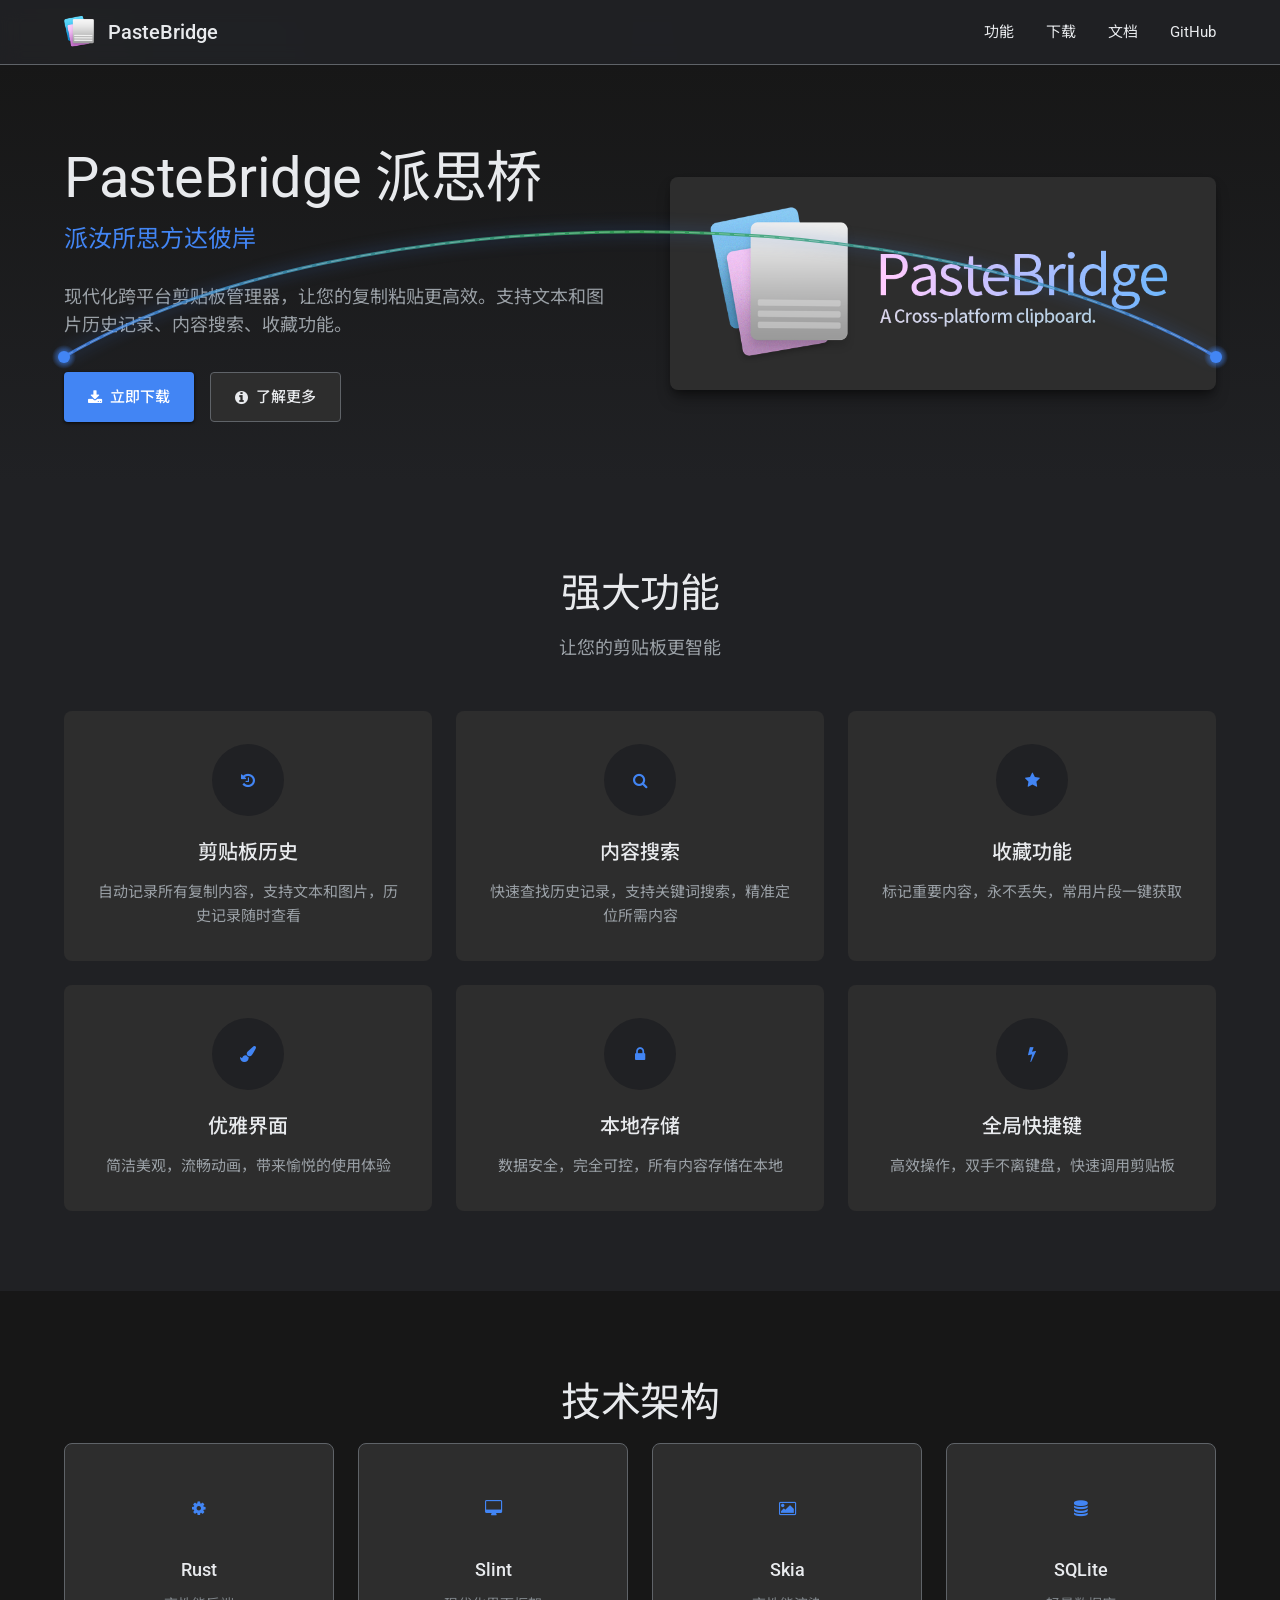
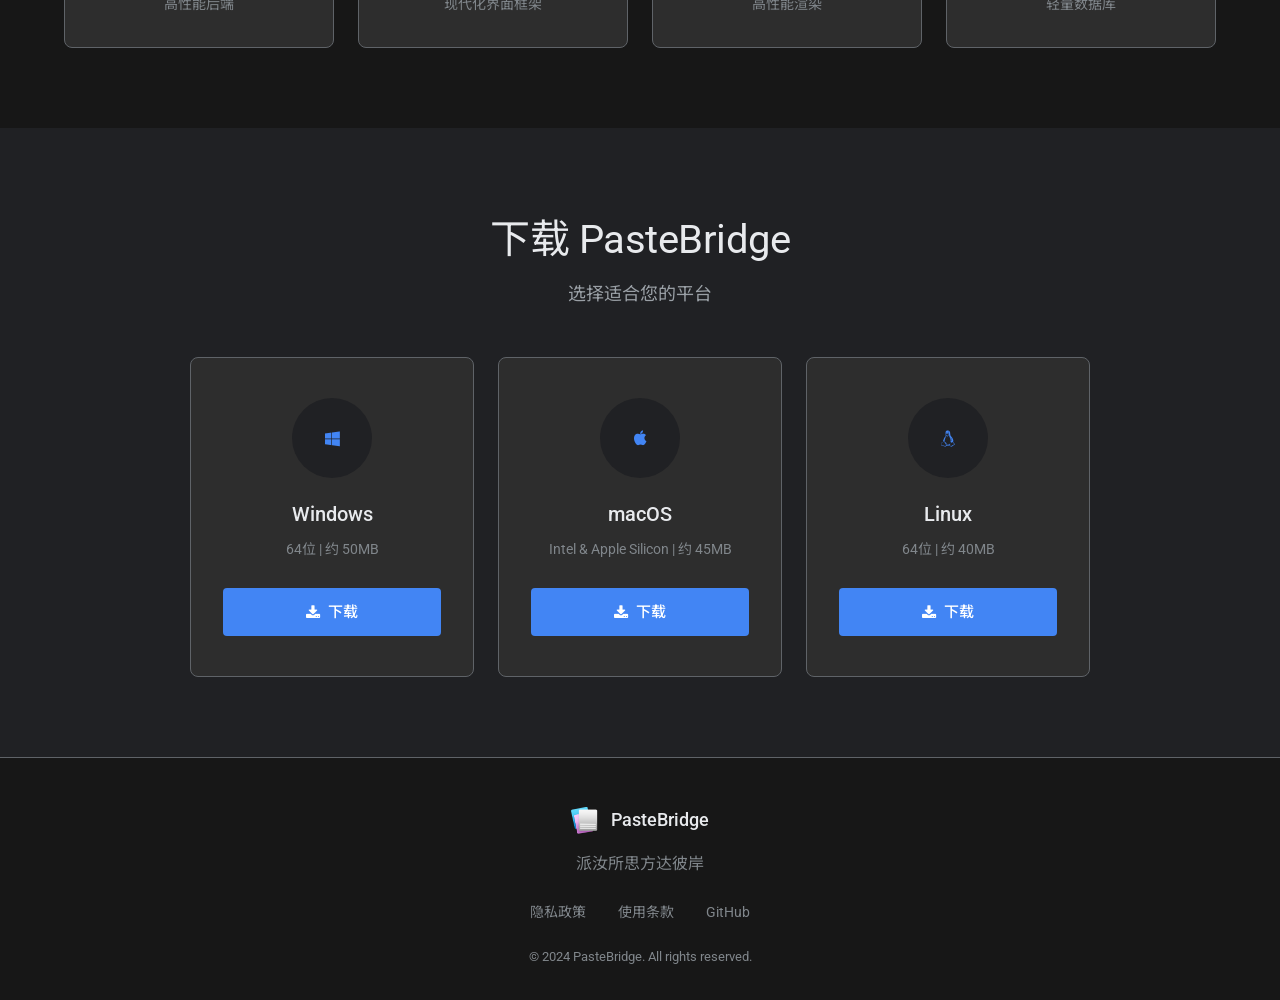
==== commit ae2d8a5b: "feat: 添加配置持久化、窗口定位优化与前端桥梁动画 1.  新增配置读写方法实现主题和窗口位置持久化 2.  调整窗口定位计算逻辑，优化弹窗弹出位置 3.  增加主题和窗口模式的本地存储加载与保存" ====
--- a/web/index.html
+++ b/web/index.html
@@ -27,6 +27,7 @@
     </nav>
 
     <section class="hero">
+        <canvas id="bridgeCanvas" class="bridge-canvas"></canvas>
         <div class="hero-container">
             <div class="hero-content">
                 <h1 class="hero-title">PasteBridge 派思桥</h1>
--- a/web/index.css
+++ b/web/index.css
@@ -124,6 +124,16 @@
     background: linear-gradient(to bottom, var(--bg-darker) 0%, var(--bg-dark) 100%);
 }
 
+.bridge-canvas {
+    position: absolute;
+    top: 0;
+    left: 0;
+    width: 100%;
+    height: 100%;
+    pointer-events: none;
+    z-index: 1;
+}
+
 .hero-container {
     max-width: 1200px;
     margin: 0 auto;
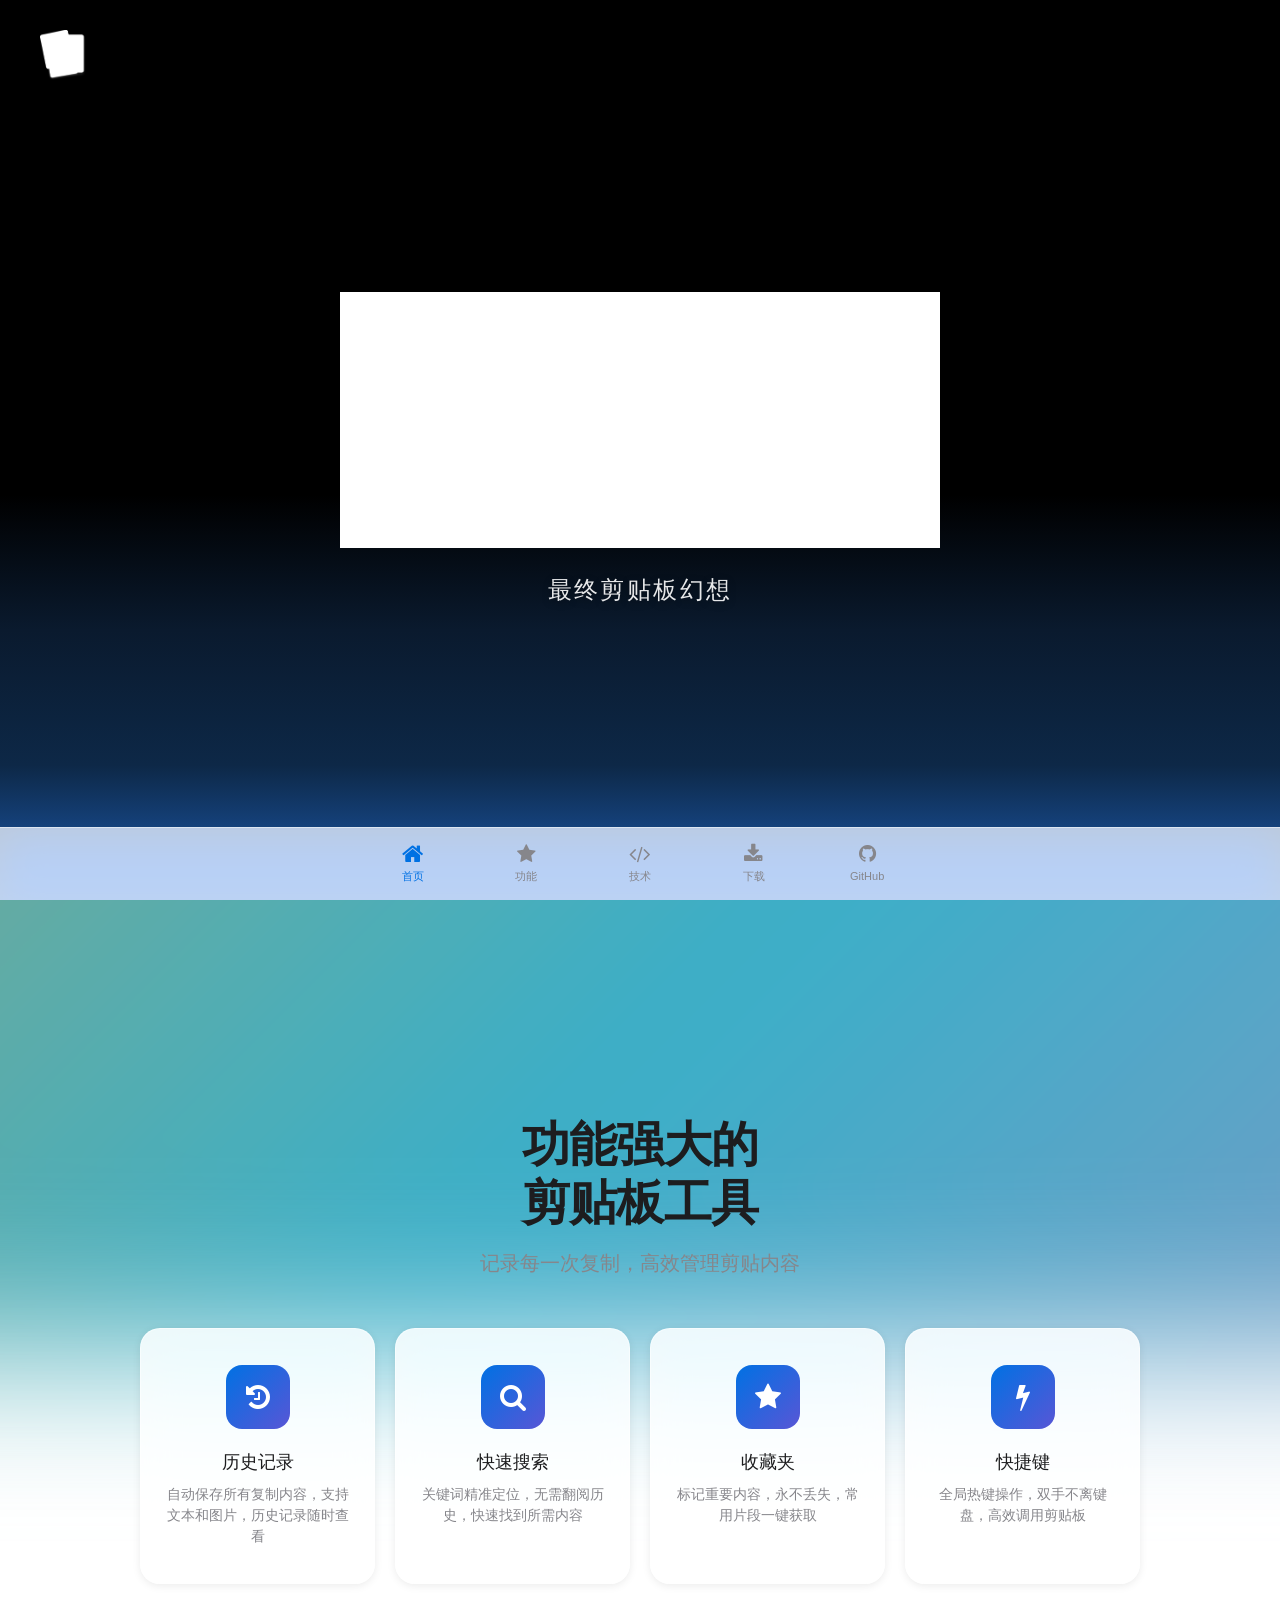
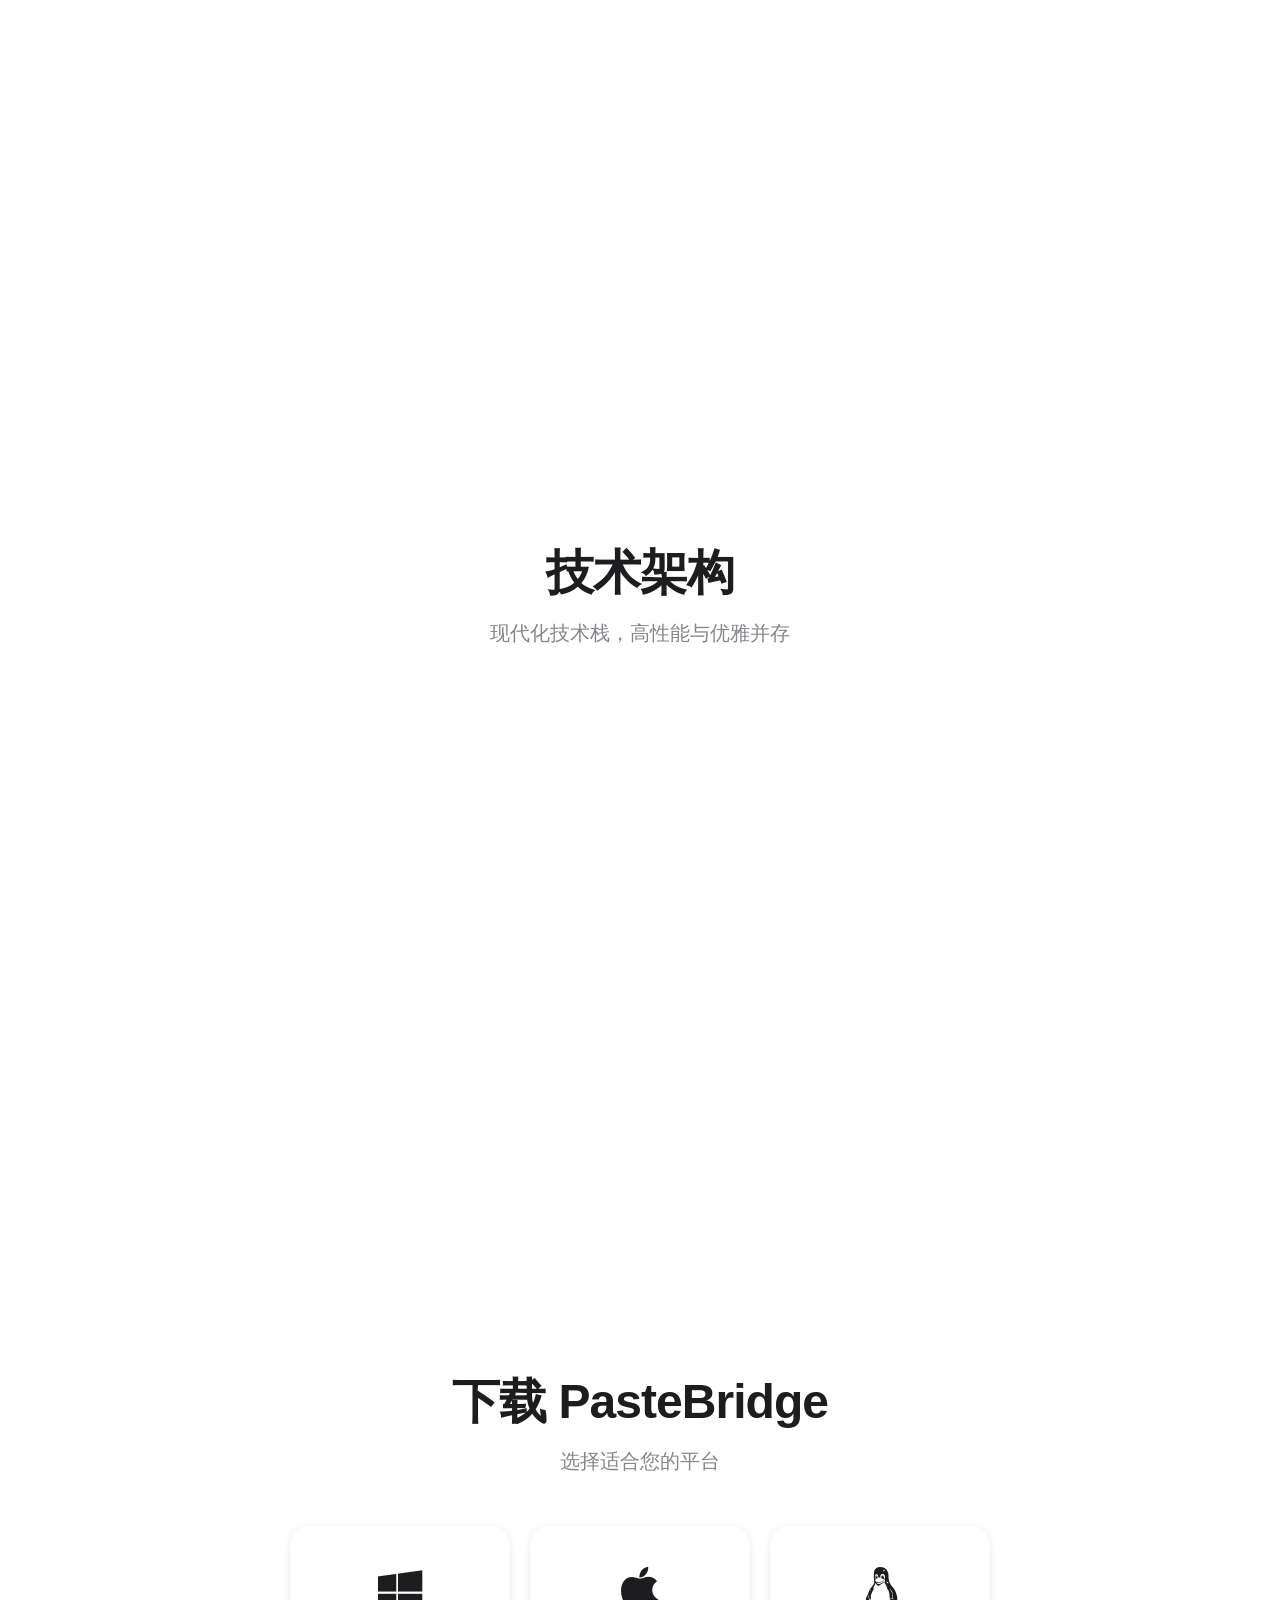
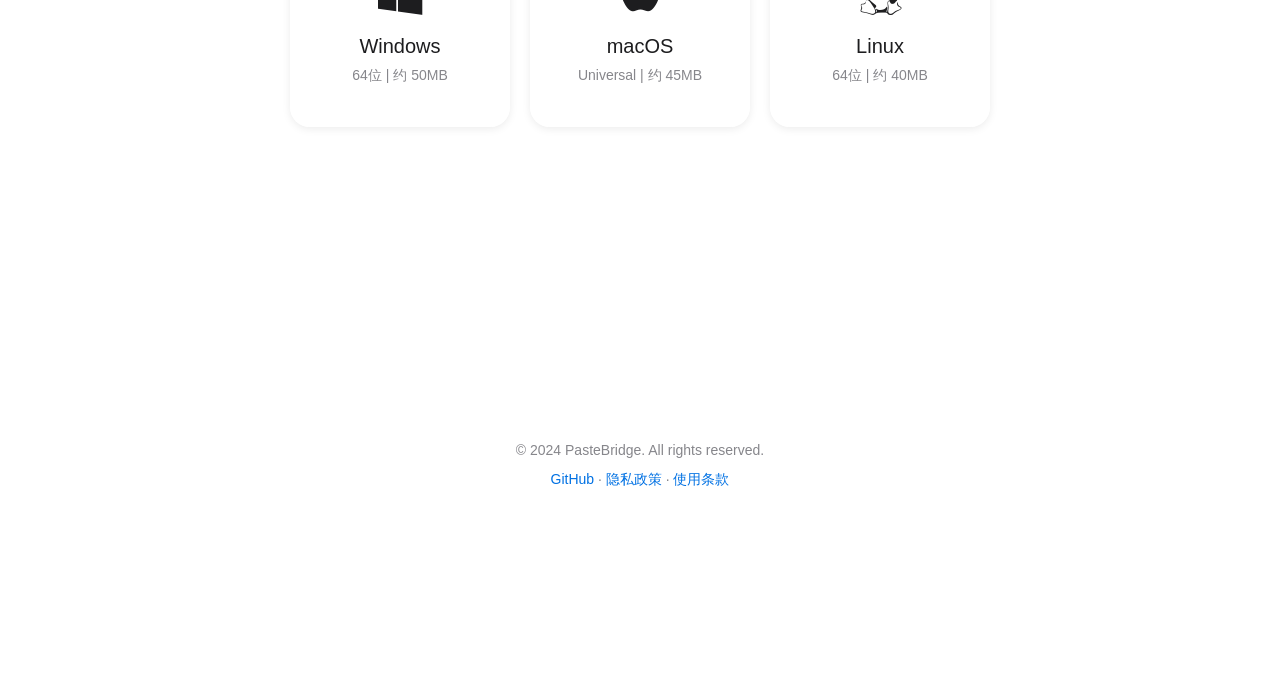
==== commit 6b7153b0: "chore: 初始化移动应用项目并更新桌面端渲染器 1. 新增Android/iOS跨平台移动应用项目结构 2. 更新桌面端slint渲染器为femtovg 3. 添加焦点恢复相关功能实现 4. 清理" ====
--- a/web/index.html
+++ b/web/index.html
@@ -9,188 +9,147 @@
     <link rel="icon" href="favicon.ico" type="image/x-icon">
 </head>
 <body>
-    <div class="background"></div>
+    <div class="bg-layer"></div>
+    <div class="bg-blur"></div>
     
-    <nav class="navbar">
-        <div class="nav-container">
-            <div class="nav-brand">
-                <img src="favicon.png" alt="PasteBridge" class="brand-logo">
-                <span class="brand-text">PasteBridge</span>
+    <main class="content">
+        <!-- Hero Section - Full Screen Banner -->
+        <section class="hero" id="hero">
+            <div class="hero-banner">
+                <div class="hero-logo-top">
+                    <img src="favicon.png" alt="PasteBridge" class="hero-logo-img">
+                </div>
+                <div class="hero-content-banner">
+                    <img src="pastebridge-banner.png" alt="PasteBridge" class="hero-banner-img">
+                    <p class="hero-tagline-cn">最终剪贴板幻想</p>
+                </div>
             </div>
-            <ul class="nav-menu">
-                <li><a href="#features">功能</a></li>
-                <li><a href="#download">下载</a></li>
-                <li><a href="#docs">文档</a></li>
-                <li><a href="https://github.com">GitHub</a></li>
-            </ul>
-        </div>
-    </nav>
+        </section>
 
-    <section class="hero">
-        <canvas id="bridgeCanvas" class="bridge-canvas"></canvas>
-        <div class="hero-container">
-            <div class="hero-content">
-                <h1 class="hero-title">PasteBridge 派思桥</h1>
-                <p class="hero-subtitle">派汝所思方达彼岸</p>
-                <p class="hero-description">现代化跨平台剪贴板管理器，让您的复制粘贴更高效。支持文本和图片历史记录、内容搜索、收藏功能。</p>
-                <div class="hero-actions">
-                    <a href="#download" class="btn btn-primary">
-                        <i class="fa fa-download"></i> 立即下载
+        <!-- Features Section -->
+        <section class="features" id="features">
+            <div class="section-inner">
+                <h2 class="section-headline">功能强大的<br>剪贴板工具</h2>
+                <p class="section-subhead">记录每一次复制，高效管理剪贴内容</p>
+                
+                <div class="feature-grid">
+                    <div class="feature-item">
+                        <div class="feature-icon">
+                            <i class="fa fa-history"></i>
+                        </div>
+                        <h3>历史记录</h3>
+                        <p>自动保存所有复制内容，支持文本和图片，历史记录随时查看</p>
+                    </div>
+                    <div class="feature-item">
+                        <div class="feature-icon">
+                            <i class="fa fa-search"></i>
+                        </div>
+                        <h3>快速搜索</h3>
+                        <p>关键词精准定位，无需翻阅历史，快速找到所需内容</p>
+                    </div>
+                    <div class="feature-item">
+                        <div class="feature-icon">
+                            <i class="fa fa-star"></i>
+                        </div>
+                        <h3>收藏夹</h3>
+                        <p>标记重要内容，永不丢失，常用片段一键获取</p>
+                    </div>
+                    <div class="feature-item">
+                        <div class="feature-icon">
+                            <i class="fa fa-bolt"></i>
+                        </div>
+                        <h3>快捷键</h3>
+                        <p>全局热键操作，双手不离键盘，高效调用剪贴板</p>
+                    </div>
+                </div>
+            </div>
+        </section>
+
+        <!-- Tech Section -->
+        <section class="tech" id="tech">
+            <div class="section-inner">
+                <h2 class="section-headline">技术架构</h2>
+                <p class="section-subhead">现代化技术栈，高性能与优雅并存</p>
+                
+                <div class="tech-grid">
+                    <div class="tech-card">
+                        <i class="fa fa-cog"></i>
+                        <span>Rust</span>
+                    </div>
+                    <div class="tech-card">
+                        <i class="fa fa-desktop"></i>
+                        <span>Slint</span>
+                    </div>
+                    <div class="tech-card">
+                        <i class="fa fa-database"></i>
+                        <span>SQLite</span>
+                    </div>
+                </div>
+            </div>
+        </section>
+
+        <!-- Download Section -->
+        <section class="download" id="download">
+            <div class="section-inner">
+                <h2 class="section-headline">下载 PasteBridge</h2>
+                <p class="section-subhead">选择适合您的平台</p>
+                
+                <div class="platform-grid">
+                    <a href="#" class="platform-card">
+                        <i class="fa fa-windows"></i>
+                        <span class="platform-name">Windows</span>
+                        <span class="platform-size">64位 | 约 50MB</span>
                     </a>
-                    <a href="#features" class="btn btn-secondary">
-                        <i class="fa fa-info-circle"></i> 了解更多
+                    <a href="#" class="platform-card">
+                        <i class="fa fa-apple"></i>
+                        <span class="platform-name">macOS</span>
+                        <span class="platform-size">Universal | 约 45MB</span>
+                    </a>
+                    <a href="#" class="platform-card">
+                        <i class="fa fa-linux"></i>
+                        <span class="platform-name">Linux</span>
+                        <span class="platform-size">64位 | 约 40MB</span>
                     </a>
                 </div>
             </div>
-            <div class="hero-visual">
-                <div class="screenshot-container">
-                    <img src="pastebridge-banner.png" alt="PasteBridge Screenshot" class="screenshot">
-                </div>
-            </div>
+        </section>
+        
+        <!-- Footer -->
+        <footer class="footer">
+            <p>&copy; 2024 PasteBridge. All rights reserved.</p>
+            <p style="margin-top: 8px;">
+                <a href="https://github.com">GitHub</a> · 
+                <a href="#">隐私政策</a> · 
+                <a href="#">使用条款</a>
+            </p>
+        </footer>
+    </main>
+
+    <!-- Fixed Bottom Navigation -->
+    <nav class="bottom-nav">
+        <div class="nav-inner">
+            <a href="#hero" class="nav-item active">
+                <i class="fa fa-home"></i>
+                <span>首页</span>
+            </a>
+            <a href="#features" class="nav-item">
+                <i class="fa fa-star"></i>
+                <span>功能</span>
+            </a>
+            <a href="#tech" class="nav-item">
+                <i class="fa fa-code"></i>
+                <span>技术</span>
+            </a>
+            <a href="#download" class="nav-item">
+                <i class="fa fa-download"></i>
+                <span>下载</span>
+            </a>
+            <a href="https://github.com" target="_blank" class="nav-item">
+                <i class="fa fa-github"></i>
+                <span>GitHub</span>
+            </a>
         </div>
-    </section>
-
-    <section class="features">
-        <div class="features-container">
-            <h2 class="section-title">强大功能</h2>
-            <p class="section-subtitle">让您的剪贴板更智能</p>
-            <div class="features-grid">
-                <div class="feature-card">
-                    <div class="feature-icon-wrapper">
-                        <i class="fa fa-history feature-icon"></i>
-                    </div>
-                    <h3 class="feature-title">剪贴板历史</h3>
-                    <p class="feature-desc">自动记录所有复制内容，支持文本和图片，历史记录随时查看</p>
-                </div>
-                <div class="feature-card">
-                    <div class="feature-icon-wrapper">
-                        <i class="fa fa-search feature-icon"></i>
-                    </div>
-                    <h3 class="feature-title">内容搜索</h3>
-                    <p class="feature-desc">快速查找历史记录，支持关键词搜索，精准定位所需内容</p>
-                </div>
-                <div class="feature-card">
-                    <div class="feature-icon-wrapper">
-                        <i class="fa fa-star feature-icon"></i>
-                    </div>
-                    <h3 class="feature-title">收藏功能</h3>
-                    <p class="feature-desc">标记重要内容，永不丢失，常用片段一键获取</p>
-                </div>
-                <div class="feature-card">
-                    <div class="feature-icon-wrapper">
-                        <i class="fa fa-paint-brush feature-icon"></i>
-                    </div>
-                    <h3 class="feature-title">优雅界面</h3>
-                    <p class="feature-desc">简洁美观，流畅动画，带来愉悦的使用体验</p>
-                </div>
-                <div class="feature-card">
-                    <div class="feature-icon-wrapper">
-                        <i class="fa fa-lock feature-icon"></i>
-                    </div>
-                    <h3 class="feature-title">本地存储</h3>
-                    <p class="feature-desc">数据安全，完全可控，所有内容存储在本地</p>
-                </div>
-                <div class="feature-card">
-                    <div class="feature-icon-wrapper">
-                        <i class="fa fa-bolt feature-icon"></i>
-                    </div>
-                    <h3 class="feature-title">全局快捷键</h3>
-                    <p class="feature-desc">高效操作，双手不离键盘，快速调用剪贴板</p>
-                </div>
-            </div>
-        </div>
-    </section>
-
-    <section class="tech-stack">
-        <div class="tech-container">
-            <h2 class="section-title">技术架构</h2>
-            <div class="tech-grid">
-                <div class="tech-item">
-                    <div class="tech-icon-wrapper">
-                        <i class="fa fa-cog tech-icon"></i>
-                    </div>
-                    <h3 class="tech-name">Rust</h3>
-                    <p class="tech-desc">高性能后端</p>
-                </div>
-                <div class="tech-item">
-                    <div class="tech-icon-wrapper">
-                        <i class="fa fa-desktop tech-icon"></i>
-                    </div>
-                    <h3 class="tech-name">Slint</h3>
-                    <p class="tech-desc">现代化界面框架</p>
-                </div>
-                <div class="tech-item">
-                    <div class="tech-icon-wrapper">
-                        <i class="fa fa-image tech-icon"></i>
-                    </div>
-                    <h3 class="tech-name">Skia</h3>
-                    <p class="tech-desc">高性能渲染</p>
-                </div>
-                <div class="tech-item">
-                    <div class="tech-icon-wrapper">
-                        <i class="fa fa-database tech-icon"></i>
-                    </div>
-                    <h3 class="tech-name">SQLite</h3>
-                    <p class="tech-desc">轻量数据库</p>
-                </div>
-            </div>
-        </div>
-    </section>
-
-    <section class="download" id="download">
-        <div class="download-container">
-            <h2 class="section-title">下载 PasteBridge</h2>
-            <p class="section-subtitle">选择适合您的平台</p>
-            <div class="download-grid">
-                <div class="download-card">
-                    <div class="download-icon-wrapper">
-                        <i class="fa fa-windows download-icon"></i>
-                    </div>
-                    <h3 class="download-platform">Windows</h3>
-                    <p class="download-size">64位 | 约 50MB</p>
-                    <a href="#" class="btn btn-download">
-                        <i class="fa fa-download"></i> 下载
-                    </a>
-                </div>
-                <div class="download-card">
-                    <div class="download-icon-wrapper">
-                        <i class="fa fa-apple download-icon"></i>
-                    </div>
-                    <h3 class="download-platform">macOS</h3>
-                    <p class="download-size">Intel & Apple Silicon | 约 45MB</p>
-                    <a href="#" class="btn btn-download">
-                        <i class="fa fa-download"></i> 下载
-                    </a>
-                </div>
-                <div class="download-card">
-                    <div class="download-icon-wrapper">
-                        <i class="fa fa-linux download-icon"></i>
-                    </div>
-                    <h3 class="download-platform">Linux</h3>
-                    <p class="download-size">64位 | 约 40MB</p>
-                    <a href="#" class="btn btn-download">
-                        <i class="fa fa-download"></i> 下载
-                    </a>
-                </div>
-            </div>
-        </div>
-    </section>
-
-    <footer class="footer">
-        <div class="footer-container">
-            <div class="footer-brand">
-                <img src="favicon.png" alt="PasteBridge" class="footer-logo">
-                <span class="brand-text">PasteBridge</span>
-            </div>
-            <p class="footer-text">派汝所思方达彼岸</p>
-            <div class="footer-links">
-                <a href="#">隐私政策</a>
-                <a href="#">使用条款</a>
-                <a href="#">GitHub</a>
-            </div>
-            <p class="footer-copyright">&copy; 2024 PasteBridge. All rights reserved.</p>
-        </div>
-    </footer>
+    </nav>
 
     <script src="index.js"></script>
 </body>
--- a/web/index.css
+++ b/web/index.css
@@ -1,5 +1,4 @@
-@import url('https://fonts.googleapis.com/css2?family=Noto+Sans+SC:wght@300;400;500;700&family=Roboto:wght@300;400;500;700&display=swap');
-
+/* ===== Base Reset ===== */
 * {
     margin: 0;
     padding: 0;
@@ -7,565 +6,577 @@
 }
 
 :root {
-    --primary-color: #4285F4;
-    --primary-dark: #1A73E8;
-    --primary-light: #669DF6;
-    --secondary-color: #9AA0A6;
-    --text-color: #E8EAED;
-    --text-light: #9AA0A6;
-    --text-lighter: #80868B;
-    --bg-dark: #202124;
-    --bg-darker: #171717;
-    --bg-card: #2D2D2D;
-    --border-color: #5F6368;
-    --shadow-sm: 0 1px 2px 0 rgba(0,0,0,0.4), 0 1px 3px 1px rgba(0,0,0,0.3);
-    --shadow-md: 0 4px 6px -1px rgba(0,0,0,0.4), 0 2px 4px -1px rgba(0,0,0,0.3);
-    --shadow-lg: 0 10px 15px -3px rgba(0,0,0,0.4), 0 4px 6px -2px rgba(0,0,0,0.3);
-    --google-blue: #4285F4;
-    --google-red: #EA4335;
-    --google-yellow: #FBBC05;
-    --google-green: #34A853;
+    --pure-white: #ffffff;
+    --light-gray: #f5f5f5;
+    --medium-gray: #e8e8e8;
+    --dark-gray: #1d1d1f;
+    --accent-blue: #0071e3;
+    --accent-blue-hover: #0077ED;
+    --text-primary: #1d1d1f;
+    --text-secondary: #86868b;
+    --card-bg: rgba(255, 255, 255, 0.85);
+    --card-bg-hover: rgba(255, 255, 255, 0.95);
+    --glass-bg: rgba(255, 255, 255, 0.72);
+    --glass-border: rgba(255, 255, 255, 0.5);
+    --shadow-sm: 0 2px 8px rgba(0, 0, 0, 0.08);
+    --shadow-md: 0 4px 16px rgba(0, 0, 0, 0.12);
+    --shadow-lg: 0 8px 32px rgba(0, 0, 0, 0.16);
+}
+
+@font-face {
+    font-family: 'Source Han Sans';
+    font-display: swap;
+    src: url('//at.alicdn.com/t/webfont_82qd0cq5ls3.woff2') format('woff2'),
+         url('//at.alicdn.com/t/webfont_82qd0cq5ls3.woff') format('woff'),
+         url('//at.alicdn.com/t/webfont_82qd0cq5ls3.ttf') format('truetype');
+}
+
+html {
+    scroll-behavior: smooth;
+    scroll-padding-bottom: 80px;
 }
 
 body {
-    font-family: 'Roboto', 'Noto Sans SC', -apple-system, BlinkMacSystemFont, 'Segoe UI', sans-serif;
-    line-height: 1.6;
-    color: var(--text-color);
-    background-color: var(--bg-darker);
+    font-family: 'Source Han Sans', -apple-system, BlinkMacSystemFont, 'SF Pro Display', 'Helvetica Neue', Helvetica, Arial, 'PingFang SC', 'Hiragino Sans GB', 'Microsoft YaHei', sans-serif;
+    background: transparent;
+    color: var(--text-primary);
+    line-height: 1.5;
+    -webkit-font-smoothing: antialiased;
     overflow-x: hidden;
 }
 
-.background {
+/* ===== Rainbow Background ===== */
+.bg-layer {
     position: fixed;
     top: 0;
     left: 0;
     width: 100%;
     height: 100%;
-    background: url('rainbow-2.png') no-repeat center center;
-    background-size: cover;
+    background: linear-gradient(
+        135deg,
+        #ff6b6b 0%,
+        #feca57 16%,
+        #48dbfb 32%,
+        #ff9ff3 48%,
+        #54a0ff 64%,
+        #5f27cd 80%,
+        #ff6b6b 100%
+    );
+    background-size: 400% 400%;
     z-index: -2;
-    opacity: 0.1;
-    animation: hueRotate 30s linear infinite;
-}
-
-@keyframes hueRotate {
-    0% {
-        filter: hue-rotate(0deg) brightness(1);
-    }
-    50% {
-        filter: hue-rotate(180deg) brightness(1);
-    }
-    100% {
-        filter: hue-rotate(360deg) brightness(1);
-    }
-}
-
-.navbar {
-    position: sticky;
-    top: 0;
-    z-index: 100;
-    background: rgba(32, 33, 36, 0.98);
-    backdrop-filter: blur(10px);
-    border-bottom: 1px solid var(--border-color);
-}
-
-.nav-container {
-    max-width: 1200px;
-    margin: 0 auto;
+    animation: background-flow 15s ease infinite;
+}
+
+@keyframes background-flow {
+    0% { background-position: 0% 50%; filter: brightness(0.7); }
+    50% { background-position: 100% 50%; filter: brightness(0.75); }
+    100% { background-position: 0% 50%; filter: brightness(0.7); }
+}
+
+.bg-blur {
+    position: fixed;
+    top: -50%;
+    left: -50%;
+    width: 200%;
+    height: 200%;
+    background: linear-gradient(
+        135deg,
+        #ff6b6b 0%,
+        #feca57 16%,
+        #48dbfb 32%,
+        #ff9ff3 48%,
+        #54a0ff 64%,
+        #5f27cd 80%,
+        #ff6b6b 100%
+    );
+    background-size: 400% 400%;
+    z-index: -1;
+    filter: blur(80px) brightness(0.8);
+    animation: background-flow 15s ease infinite;
+}
+
+/* ===== Main Content ===== */
+.content {
+    padding-bottom: 80px;
+}
+
+/* ===== Hero Section - Full Screen Banner ===== */
+.hero {
+    min-height: 100vh;
+    padding: 0;
+    margin: 0;
+    position: relative;
+    display: flex;
+    flex-direction: column;
+}
+
+.hero-banner {
+    flex: 1;
+    display: flex;
+    flex-direction: column;
+    background: linear-gradient(
+        to bottom,
+        #000000 0%,
+        #000000 55%,
+        #0a1a2e 70%,
+        #0d2847 85%,
+        #1e5fb8 100%
+    );
+    position: relative;
+    overflow: hidden;
+}
+
+.hero-logo-top {
+    position: absolute;
+    top: 30px;
+    left: 40px;
+    z-index: 10;
+}
+
+.hero-logo-img {
+    height: 50px;
+    width: auto;
+    filter: brightness(0) invert(1);
+}
+
+.hero-content-banner {
+    flex: 1;
+    display: flex;
+    flex-direction: column;
+    align-items: center;
+    justify-content: center;
     padding: 0 24px;
-    display: flex;
-    justify-content: space-between;
-    align-items: center;
+    text-align: center;
+}
+
+.hero-banner-img {
+    max-width: 600px;
+    width: 90%;
+    height: auto;
+    margin-bottom: 24px;
+    filter: brightness(0) invert(1);
+}
+
+.hero-tagline-cn {
+    font-size: 1.5rem;
+    font-weight: 300;
+    color: rgba(255, 255, 255, 0.9);
+    letter-spacing: 0.1em;
+    text-shadow: 0 2px 8px rgba(0, 0, 0, 0.3);
+}
+
+.hero-eyebrow {
+    font-size: 1rem;
+    font-weight: 400;
+    color: var(--text-secondary);
+    letter-spacing: 0.1em;
+    margin-bottom: 12px;
+}
+
+.hero-title {
+    font-size: clamp(3rem, 8vw, 4.5rem);
+    font-weight: 600;
+    letter-spacing: -0.02em;
+    line-height: 1.1;
+    color: var(--dark-gray);
+    margin-bottom: 8px;
+}
+
+.hero-subtitle {
+    font-size: 1.5rem;
+    font-weight: 300;
+    color: var(--accent-blue);
+    margin-bottom: 20px;
+}
+
+.hero-description {
+    font-size: 1.125rem;
+    color: var(--text-secondary);
+    line-height: 1.7;
+    margin-bottom: 32px;
+    max-width: 600px;
+    margin-left: auto;
+    margin-right: auto;
+}
+
+.hero-ctas {
+    display: flex;
+    justify-content: center;
+    gap: 16px;
+    flex-wrap: wrap;
+}
+
+.cta {
+    display: inline-flex;
+    align-items: center;
+    justify-content: center;
+    padding: 14px 32px;
+    border-radius: 980px;
+    font-size: 1.0625rem;
+    font-weight: 500;
+    text-decoration: none;
+    transition: all 0.3s ease;
+    min-width: 140px;
+}
+
+.cta-primary {
+    background: var(--accent-blue);
+    color: var(--pure-white);
+    box-shadow: 0 2px 8px rgba(0, 113, 227, 0.3);
+}
+
+.cta-primary:hover {
+    background: var(--accent-blue-hover);
+    transform: scale(1.02);
+    box-shadow: 0 4px 16px rgba(0, 113, 227, 0.4);
+}
+
+.cta-secondary {
+    background: transparent;
+    color: var(--dark-gray);
+    border: 1px solid var(--medium-gray);
+}
+
+.cta-secondary:hover {
+    background: var(--light-gray);
+    border-color: var(--dark-gray);
+}
+
+/* ===== Sections Common ===== */
+.features,
+.tech,
+.download {
+    min-height: 100vh;
+    display: flex;
+    align-items: center;
+    justify-content: center;
+    padding: 80px 24px;
+}
+
+.section-inner {
+    max-width: 1000px;
+    width: 100%;
+    text-align: center;
+}
+
+.section-headline {
+    font-size: clamp(2rem, 5vw, 3rem);
+    font-weight: 600;
+    letter-spacing: -0.02em;
+    line-height: 1.2;
+    color: var(--dark-gray);
+    margin-bottom: 16px;
+}
+
+.section-subhead {
+    font-size: 1.25rem;
+    color: var(--text-secondary);
+    font-weight: 300;
+}
+
+/* ===== Features Grid - Card Style ===== */
+.feature-grid {
+    display: grid;
+    grid-template-columns: repeat(4, 1fr);
+    gap: 20px;
+    margin-top: 50px;
+}
+
+.feature-item {
+    background: var(--card-bg);
+    backdrop-filter: saturate(180%) blur(20px);
+    -webkit-backdrop-filter: saturate(180%) blur(20px);
+    padding: 36px 24px;
+    border-radius: 20px;
+    border: 1px solid var(--glass-border);
+    transition: all 0.4s cubic-bezier(0.25, 0.46, 0.45, 0.94);
+    box-shadow: var(--shadow-sm);
+}
+
+.feature-item:hover {
+    background: var(--card-bg-hover);
+    transform: translateY(-8px);
+    box-shadow: var(--shadow-lg);
+}
+
+.feature-icon {
+    width: 64px;
     height: 64px;
-}
-
-.nav-brand {
+    margin: 0 auto 20px;
+    display: flex;
+    align-items: center;
+    justify-content: center;
+    background: linear-gradient(135deg, var(--accent-blue) 0%, #5856D6 100%);
+    border-radius: 16px;
+}
+
+.feature-icon i {
+    font-size: 1.75rem;
+    color: var(--pure-white);
+}
+
+.feature-item h3 {
+    font-size: 1.125rem;
+    font-weight: 500;
+    color: var(--dark-gray);
+    margin-bottom: 8px;
+}
+
+.feature-item p {
+    font-size: 0.875rem;
+    color: var(--text-secondary);
+    line-height: 1.5;
+}
+
+/* ===== Tech Grid - Pill Style ===== */
+.tech-grid {
+    display: flex;
+    justify-content: center;
+    gap: 16px;
+    margin-top: 50px;
+    flex-wrap: wrap;
+}
+
+.tech-card {
     display: flex;
     align-items: center;
     gap: 12px;
+    padding: 16px 28px;
+    background: var(--card-bg);
+    backdrop-filter: saturate(180%) blur(20px);
+    -webkit-backdrop-filter: saturate(180%) blur(20px);
+    border-radius: 980px;
+    border: 1px solid var(--glass-border);
+    box-shadow: var(--shadow-sm);
+    transition: all 0.3s ease;
+}
+
+.tech-card:hover {
+    background: var(--card-bg-hover);
+    transform: scale(1.05);
+    box-shadow: var(--shadow-md);
+}
+
+.tech-card i {
+    font-size: 1.5rem;
+    color: var(--accent-blue);
+}
+
+.tech-card span {
+    font-size: 1rem;
+    font-weight: 500;
+    color: var(--dark-gray);
+}
+
+/* ===== Platform Grid ===== */
+.platform-grid {
+    display: grid;
+    grid-template-columns: repeat(3, 1fr);
+    gap: 20px;
+    margin-top: 50px;
+    max-width: 700px;
+    margin-left: auto;
+    margin-right: auto;
+}
+
+.platform-card {
+    display: flex;
+    flex-direction: column;
+    align-items: center;
+    padding: 40px 24px;
+    background: var(--card-bg);
+    backdrop-filter: saturate(180%) blur(20px);
+    -webkit-backdrop-filter: saturate(180%) blur(20px);
+    border-radius: 20px;
+    border: 1px solid var(--glass-border);
+    box-shadow: var(--shadow-sm);
+    text-decoration: none;
+    transition: all 0.4s cubic-bezier(0.25, 0.46, 0.45, 0.94);
+}
+
+.platform-card:hover {
+    background: var(--card-bg-hover);
+    transform: translateY(-6px) scale(1.02);
+    box-shadow: var(--shadow-lg);
+}
+
+.platform-card i {
+    font-size: 3rem;
+    color: var(--dark-gray);
+    margin-bottom: 16px;
+    transition: color 0.3s ease;
+}
+
+.platform-card:hover i {
+    color: var(--accent-blue);
+}
+
+.platform-name {
     font-size: 1.25rem;
     font-weight: 500;
-    color: var(--text-color);
-    text-decoration: none;
-}
-
-.brand-logo {
-    width: 32px;
-    height: 32px;
-    border-radius: 6px;
-}
-
-.brand-text {
-    font-weight: 500;
-}
-
-.nav-menu {
-    display: flex;
-    list-style: none;
-    gap: 32px;
-}
-
-.nav-menu a {
-    color: var(--text-color);
-    text-decoration: none;
-    font-weight: 400;
-    font-size: 0.9375rem;
-    transition: color 0.2s ease;
-    padding: 8px 0;
-}
-
-.nav-menu a:hover {
-    color: var(--primary-color);
-}
-
-.hero {
-    padding: 80px 0 60px;
-    position: relative;
-    background: linear-gradient(to bottom, var(--bg-darker) 0%, var(--bg-dark) 100%);
-}
-
-.bridge-canvas {
-    position: absolute;
-    top: 0;
+    color: var(--dark-gray);
+    display: block;
+    margin-bottom: 4px;
+}
+
+.platform-size {
+    font-size: 0.875rem;
+    color: var(--text-secondary);
+}
+
+/* ===== Fixed Bottom Navigation ===== */
+.bottom-nav {
+    position: fixed;
+    bottom: 0;
     left: 0;
-    width: 100%;
-    height: 100%;
-    pointer-events: none;
-    z-index: 1;
-}
-
-.hero-container {
-    max-width: 1200px;
+    right: 0;
+    z-index: 1000;
+    background: var(--glass-bg);
+    backdrop-filter: saturate(180%) blur(20px);
+    -webkit-backdrop-filter: saturate(180%) blur(20px);
+    border-top: 1px solid var(--glass-border);
+}
+
+.nav-inner {
+    max-width: 600px;
     margin: 0 auto;
-    padding: 0 24px;
-    display: grid;
-    grid-template-columns: 1fr 1fr;
-    gap: 60px;
-    align-items: center;
-}
-
-.hero-content {
-    text-align: left;
-}
-
-.hero-title {
-    font-size: 3.5rem;
-    font-weight: 400;
-    margin-bottom: 8px;
-    color: var(--text-color);
-    line-height: 1.2;
-    letter-spacing: -0.5px;
-}
-
-.hero-subtitle {
-    font-size: 1.5rem;
-    color: var(--primary-color);
-    margin-bottom: 24px;
-    font-weight: 400;
-}
-
-.hero-description {
-    font-size: 1.125rem;
-    color: var(--text-light);
-    margin-bottom: 32px;
-    line-height: 1.6;
-}
-
-.hero-actions {
-    display: flex;
-    gap: 16px;
-    flex-wrap: wrap;
-}
-
-.btn {
-    display: inline-flex;
-    align-items: center;
-    gap: 8px;
-    padding: 12px 24px;
-    border-radius: 4px;
-    font-size: 0.9375rem;
-    font-weight: 500;
+    padding: 8px 16px;
+    display: flex;
+    justify-content: space-around;
+    align-items: center;
+}
+
+.nav-item {
+    display: flex;
+    flex-direction: column;
+    align-items: center;
+    gap: 4px;
+    padding: 8px 16px;
+    color: var(--text-secondary);
     text-decoration: none;
     transition: all 0.2s ease;
-    cursor: pointer;
-    border: none;
-}
-
-.btn-primary {
-    background: var(--primary-color);
-    color: white;
-    box-shadow: var(--shadow-sm);
-}
-
-.btn-primary:hover {
-    background: var(--primary-dark);
-    box-shadow: var(--shadow-md);
-    transform: translateY(-1px);
-}
-
-.btn-secondary {
-    background: var(--bg-card);
-    color: var(--text-color);
-    border: 1px solid var(--border-color);
-}
-
-.btn-secondary:hover {
-    border-color: var(--primary-color);
-    color: var(--primary-color);
-    transform: translateY(-1px);
-}
-
-.btn-download {
-    background: var(--primary-color);
-    color: white;
-    width: 100%;
-    justify-content: center;
-    margin-top: 8px;
-}
-
-.btn-download:hover {
-    background: var(--primary-dark);
-    box-shadow: var(--shadow-md);
-    transform: translateY(-1px);
-}
-
-.hero-visual {
-    display: flex;
-    justify-content: center;
-    align-items: center;
-}
-
-.screenshot-container {
-    background: var(--bg-card);
-    border-radius: 8px;
-    box-shadow: var(--shadow-lg);
-    overflow: hidden;
-    padding: 8px;
-}
-
-.screenshot {
-    width: 100%;
-    height: auto;
-    border-radius: 4px;
-    display: block;
-    animation: hueShift 10s ease-in-out infinite;
-}
-
-@keyframes hueShift {
-    0%, 100% {
-        filter: hue-rotate(0deg) saturate(1.2) brightness(1.1);
-    }
-    25% {
-        filter: hue-rotate(15deg) saturate(1.3) brightness(1.15);
-    }
-    50% {
-        filter: hue-rotate(30deg) saturate(1.4) brightness(1.2);
-    }
-    75% {
-        filter: hue-rotate(15deg) saturate(1.3) brightness(1.15);
-    }
-}
-
-.features {
-    padding: 80px 0;
-    background: var(--bg-dark);
-}
-
-.features-container {
-    max-width: 1200px;
-    margin: 0 auto;
-    padding: 0 24px;
-}
-
-.section-title {
-    font-size: 2.5rem;
+    border-radius: 12px;
+    min-width: 70px;
+}
+
+.nav-item i {
+    font-size: 1.25rem;
+    transition: transform 0.2s ease, color 0.2s ease;
+}
+
+.nav-item span {
+    font-size: 0.6875rem;
     font-weight: 400;
+}
+
+.nav-item:hover {
+    color: var(--dark-gray);
+}
+
+.nav-item:hover i {
+    transform: scale(1.1);
+}
+
+.nav-item.active {
+    color: var(--accent-blue);
+}
+
+.nav-item.active i {
+    transform: scale(1.15);
+}
+
+/* Hero 在首屏时，底部导航在深色背景上需要反色 */
+
+/* ===== Footer ===== */
+.footer {
     text-align: center;
-    margin-bottom: 8px;
-    color: var(--text-color);
-    letter-spacing: -0.5px;
-}
-
-.section-subtitle {
-    font-size: 1.125rem;
-    text-align: center;
-    color: var(--text-light);
-    margin-bottom: 48px;
-}
-
-.features-grid {
-    display: grid;
-    grid-template-columns: repeat(3, 1fr);
-    gap: 24px;
-}
-
-.feature-card {
-    background: var(--bg-card);
-    padding: 32px;
-    border-radius: 8px;
-    text-align: center;
-    transition: all 0.2s ease;
-    border: 1px solid transparent;
-}
-
-.feature-card:hover {
-    border-color: var(--border-color);
-    box-shadow: var(--shadow-sm);
-}
-
-.feature-icon-wrapper {
-    width: 72px;
-    height: 72px;
-    margin: 0 auto 20px;
-    display: flex;
-    align-items: center;
-    justify-content: center;
-    background: var(--bg-dark);
-    border-radius: 50%;
-}
-
-.feature-icon {
-    font-size: 2rem;
-    color: var(--primary-color);
-}
-
-.feature-title {
-    font-size: 1.25rem;
-    font-weight: 500;
-    margin-bottom: 12px;
-    color: var(--text-color);
-}
-
-.feature-desc {
-    color: var(--text-light);
-    line-height: 1.6;
-    font-size: 0.9375rem;
-}
-
-.tech-stack {
-    padding: 80px 0;
-    background: var(--bg-darker);
-}
-
-.tech-container {
-    max-width: 1200px;
-    margin: 0 auto;
-    padding: 0 24px;
-}
-
-.tech-grid {
-    display: grid;
-    grid-template-columns: repeat(4, 1fr);
-    gap: 24px;
-}
-
-.tech-item {
-    background: var(--bg-card);
-    padding: 32px 24px;
-    border-radius: 8px;
-    text-align: center;
-    transition: all 0.2s ease;
-    border: 1px solid var(--border-color);
-}
-
-.tech-item:hover {
-    box-shadow: var(--shadow-sm);
-}
-
-.tech-icon-wrapper {
-    width: 64px;
-    height: 64px;
-    margin: 0 auto 16px;
-    display: flex;
-    align-items: center;
-    justify-content: center;
-}
-
-.tech-icon {
-    font-size: 2.5rem;
-    color: var(--primary-color);
-}
-
-.tech-name {
-    font-size: 1.125rem;
-    font-weight: 500;
-    margin-bottom: 8px;
-    color: var(--text-color);
-}
-
-.tech-desc {
-    color: var(--text-lighter);
+    padding: 40px 24px 120px;
+    color: var(--text-secondary);
     font-size: 0.875rem;
 }
 
-.download {
-    padding: 80px 0;
-    background: var(--bg-dark);
-}
-
-.download-container {
-    max-width: 1200px;
-    margin: 0 auto;
-    padding: 0 24px;
-}
-
-.download-grid {
-    display: grid;
-    grid-template-columns: repeat(3, 1fr);
-    gap: 24px;
-    max-width: 900px;
-    margin: 0 auto;
-}
-
-.download-card {
-    background: var(--bg-card);
-    padding: 40px 32px;
-    border-radius: 8px;
-    text-align: center;
-    transition: all 0.2s ease;
-    border: 1px solid var(--border-color);
-}
-
-.download-card:hover {
-    box-shadow: var(--shadow-md);
-    border-color: var(--primary-color);
-}
-
-.download-icon-wrapper {
-    width: 80px;
-    height: 80px;
-    margin: 0 auto 20px;
-    display: flex;
-    align-items: center;
-    justify-content: center;
-    background: var(--bg-dark);
-    border-radius: 50%;
-}
-
-.download-icon {
-    font-size: 2.5rem;
-    color: var(--primary-color);
-}
-
-.download-platform {
-    font-size: 1.25rem;
-    font-weight: 500;
-    margin-bottom: 8px;
-    color: var(--text-color);
-}
-
-.download-size {
-    color: var(--text-lighter);
-    margin-bottom: 20px;
-    font-size: 0.875rem;
-}
-
-.footer {
-    background: var(--bg-darker);
-    color: var(--text-color);
-    padding: 48px 0 32px;
-    border-top: 1px solid var(--border-color);
-}
-
-.footer-container {
-    max-width: 1200px;
-    margin: 0 auto;
-    padding: 0 24px;
-    text-align: center;
-}
-
-.footer-brand {
-    display: flex;
-    align-items: center;
-    justify-content: center;
-    gap: 12px;
-    font-size: 1.125rem;
-    font-weight: 500;
-    margin-bottom: 16px;
-}
-
-.footer-logo {
-    width: 28px;
-    height: 28px;
-    border-radius: 4px;
-}
-
-.footer-text {
-    color: var(--text-lighter);
-    margin-bottom: 24px;
-}
-
-.footer-links {
-    display: flex;
-    justify-content: center;
-    gap: 32px;
-    margin-bottom: 24px;
-}
-
-.footer-links a {
-    color: var(--text-lighter);
+.footer a {
+    color: var(--accent-blue);
     text-decoration: none;
-    transition: color 0.2s ease;
-    font-size: 0.875rem;
-}
-
-.footer-links a:hover {
-    color: var(--text-color);
-}
-
-.footer-copyright {
-    color: var(--text-lighter);
-    font-size: 0.8125rem;
-}
-
-@media (max-width: 1024px) {
-    .hero-container {
-        grid-template-columns: 1fr;
-    }
-    
-    .features-grid {
+}
+
+.footer a:hover {
+    text-decoration: underline;
+}
+
+/* ===== Responsive ===== */
+@media (max-width: 900px) {
+    .hero-card {
+        padding: 40px 30px;
+    }
+    
+    .feature-grid {
         grid-template-columns: repeat(2, 1fr);
-    }
-    
-    .tech-grid {
-        grid-template-columns: repeat(2, 1fr);
-    }
-    
-    .download-grid {
-        grid-template-columns: repeat(2, 1fr);
+        gap: 16px;
+    }
+    
+    .feature-item {
+        padding: 28px 20px;
     }
 }
 
 @media (max-width: 768px) {
-    .nav-menu {
-        display: none;
+    .hero {
+        padding: 60px 20px 100px;
+        min-height: auto;
+    }
+    
+    .hero-card {
+        border-radius: 20px;
+        animation: none;
     }
     
     .hero-title {
         font-size: 2.5rem;
     }
     
-    .features-grid {
+    .hero-subtitle {
+        font-size: 1.25rem;
+    }
+    
+    .hero-description {
+        font-size: 1rem;
+    }
+    
+    .features,
+    .tech,
+    .download {
+        padding: 60px 20px 100px;
+        min-height: auto;
+    }
+    
+    .platform-grid {
         grid-template-columns: 1fr;
-    }
-    
-    .tech-grid {
-        grid-template-columns: repeat(2, 1fr);
-    }
-    
-    .download-grid {
+        gap: 16px;
+    }
+    
+    .nav-item span {
+        display: none;
+    }
+    
+    .nav-item {
+        min-width: 50px;
+        padding: 8px 12px;
+    }
+}
+
+@media (max-width: 480px) {
+    .hero-ctas {
+        flex-direction: column;
+        align-items: center;
+    }
+    
+    .cta {
+        width: 100%;
+        max-width: 260px;
+    }
+    
+    .feature-grid {
         grid-template-columns: 1fr;
     }
-    
-    .section-title {
-        font-size: 2rem;
-    }
-    
-    .hero {
-        padding: 48px 0 40px;
-    }
-    
-    .features, .tech-stack, .download {
-        padding: 48px 0;
-    }
-}
+}
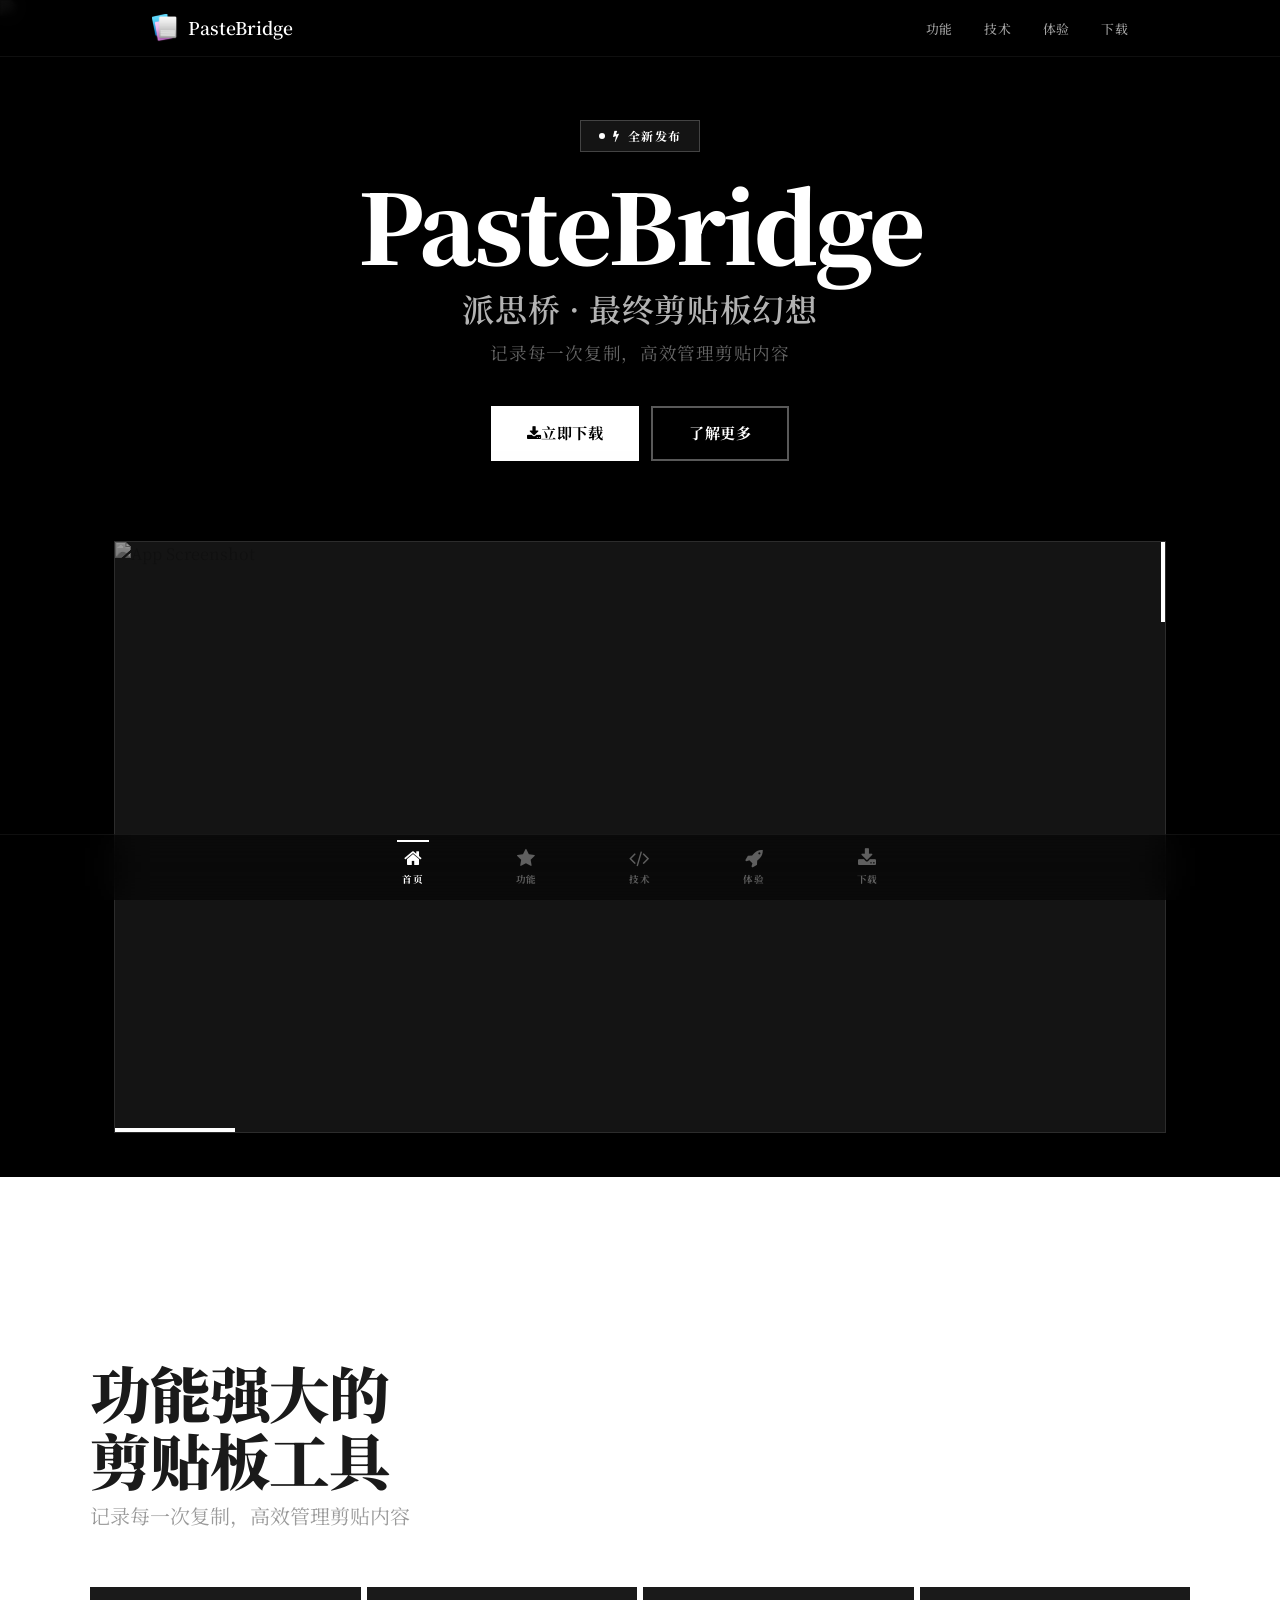
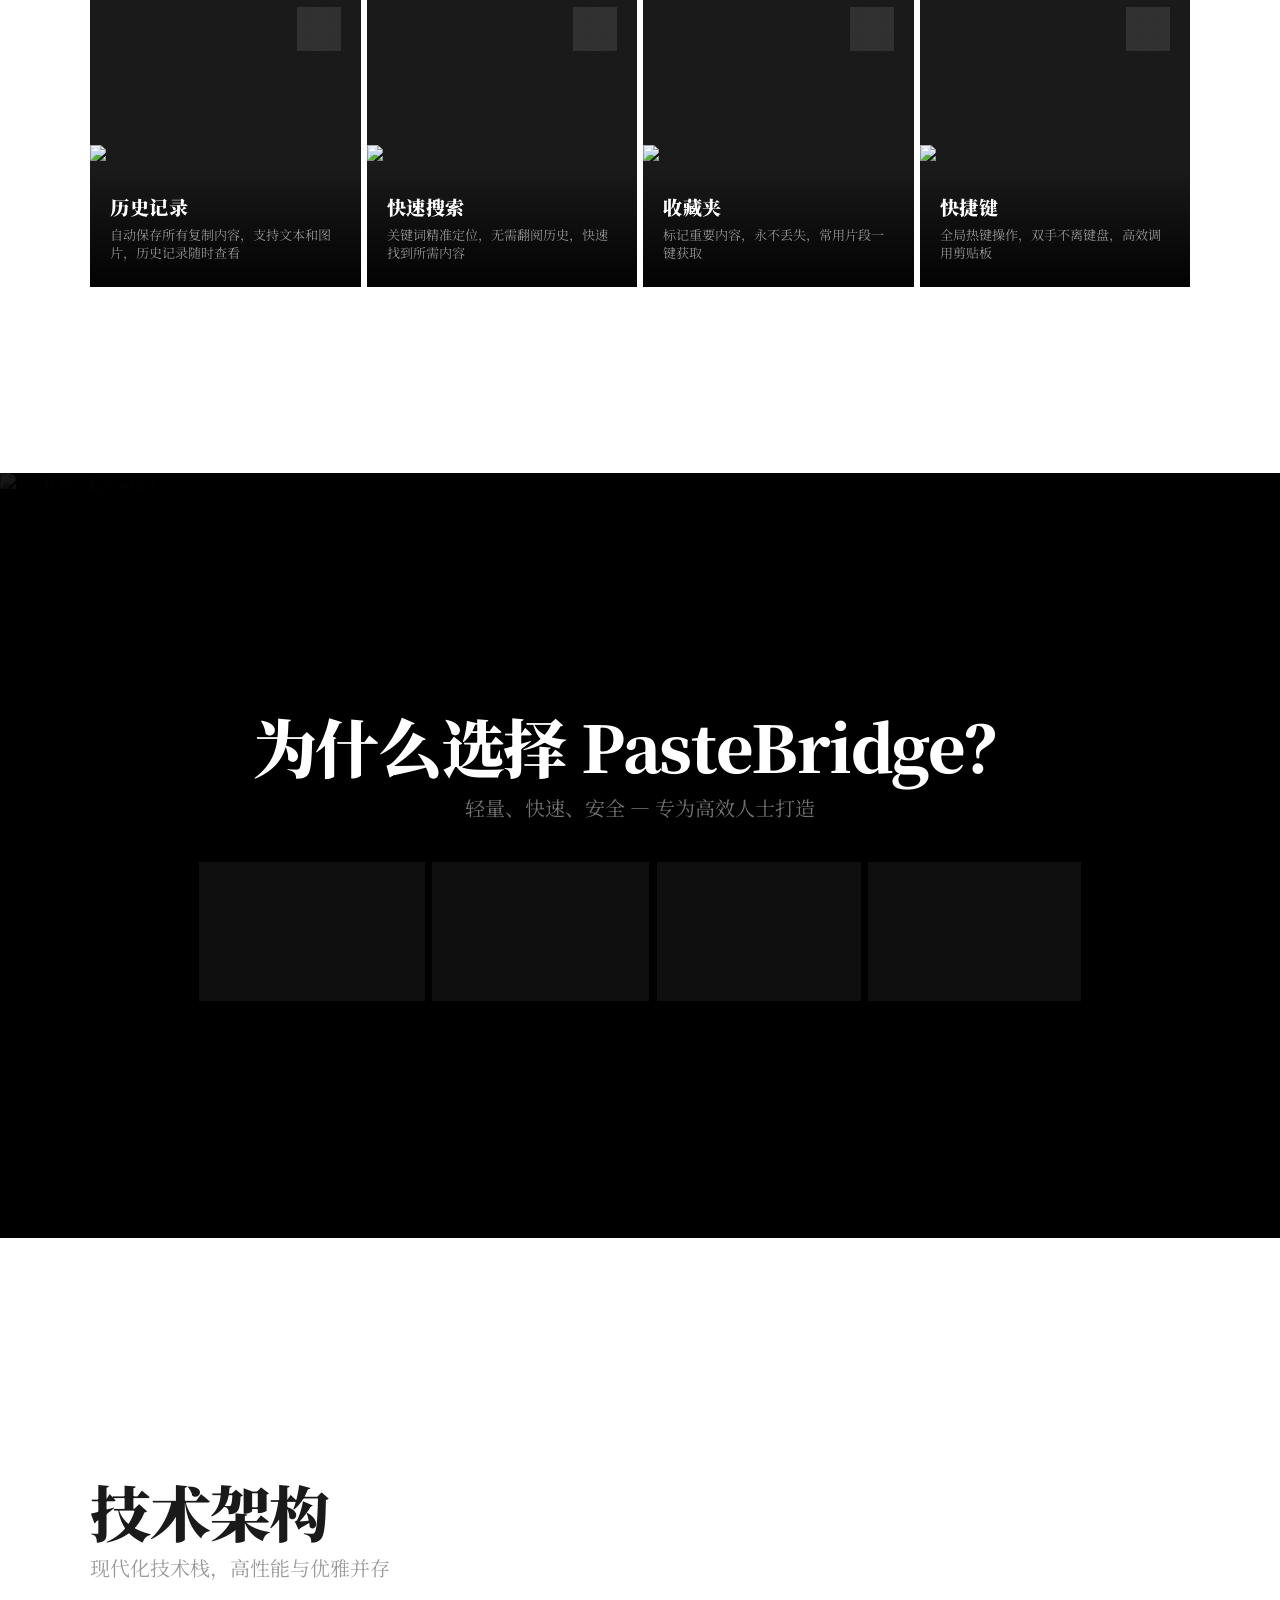
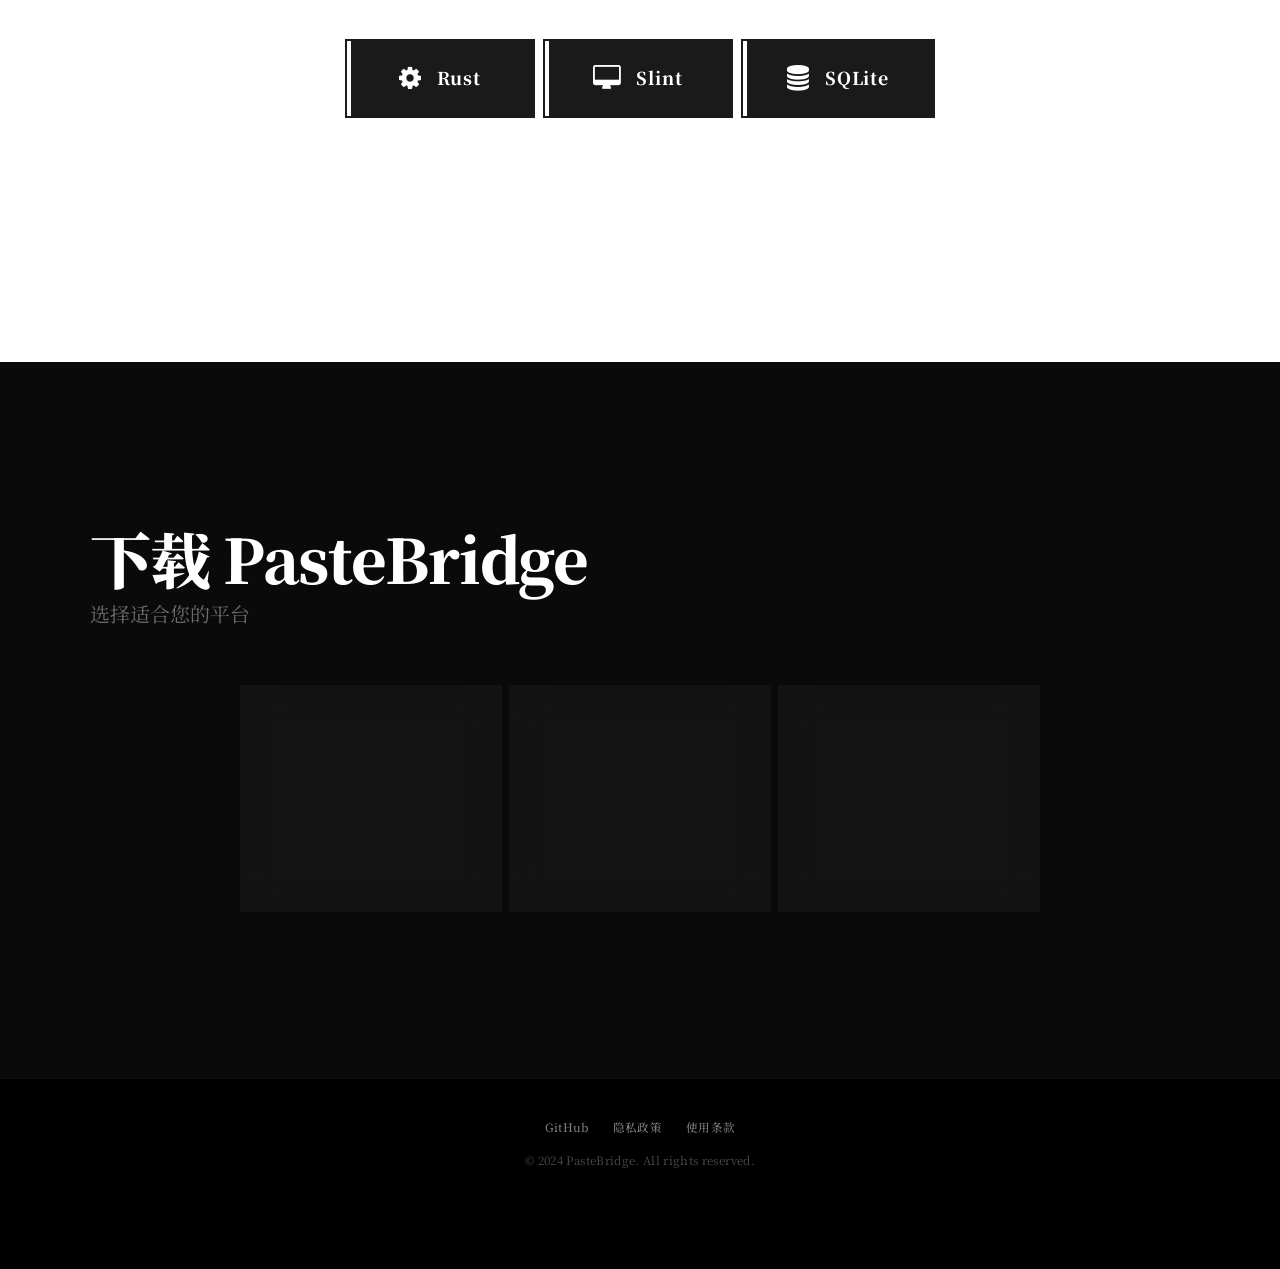
==== commit ee0753ea: "feat: 新增收藏夹功能并重构UI组件 1.  移除废弃的memory模块与windows内存依赖 2.  新增FavoriteFolder数据结构与数据库操作接口 3.  重构UI类型系统，添加统" ====
--- a/web/index.html
+++ b/web/index.html
@@ -9,57 +9,137 @@
     <link rel="icon" href="favicon.ico" type="image/x-icon">
 </head>
 <body>
-    <div class="bg-layer"></div>
-    <div class="bg-blur"></div>
-    
+    <!-- 顶部导航栏 -->
+    <nav class="top-nav">
+        <div class="top-nav-inner">
+            <a href="#" class="top-nav-logo">
+                <img src="favicon.png" alt="PasteBridge">
+                <span>PasteBridge</span>
+            </a>
+            <ul class="top-nav-links">
+                <li><a href="#features">功能</a></li>
+                <li><a href="#tech">技术</a></li>
+                <li><a href="#splash">体验</a></li>
+                <li><a href="#download">下载</a></li>
+            </ul>
+        </div>
+    </nav>
+
     <main class="content">
-        <!-- Hero Section - Full Screen Banner -->
+        <!-- Hero Section - Apple 风格大图 -->
         <section class="hero" id="hero">
-            <div class="hero-banner">
-                <div class="hero-logo-top">
-                    <img src="favicon.png" alt="PasteBridge" class="hero-logo-img">
-                </div>
-                <div class="hero-content-banner">
-                    <img src="pastebridge-banner.png" alt="PasteBridge" class="hero-banner-img">
-                    <p class="hero-tagline-cn">最终剪贴板幻想</p>
-                </div>
-            </div>
-        </section>
-
-        <!-- Features Section -->
+            <div class="hero-bg">
+                <img src="https://images.unsplash.com/photo-1629654297299-c8506221ca97?w=1920&q=80" alt="Clipboard">
+            </div>
+            <div class="hero-glass-overlay"></div>
+            <div class="hero-content">
+                <div class="hero-badge">
+                    <i class="fa fa-bolt"></i>
+                    全新发布
+                </div>
+                <h1 class="hero-title">PasteBridge</h1>
+                <p class="hero-subtitle">派思桥 · 最终剪贴板幻想</p>
+                <p class="hero-tagline">记录每一次复制，高效管理剪贴内容</p>
+                <div class="hero-cta-group">
+                    <a href="#download" class="btn btn-primary">
+                        <i class="fa fa-download"></i> 立即下载
+                    </a>
+                    <a href="#features" class="btn btn-secondary">
+                        了解更多
+                    </a>
+                </div>
+            </div>
+            <div class="hero-product-showcase">
+                <div class="hero-product-card">
+                    <img src="https://images.unsplash.com/photo-1512941937669-90a1b58e7e9c?w=1400&q=80" alt="App Screenshot">
+                </div>
+            </div>
+        </section>
+
+        <!-- Features Section - Apple 风格大卡片 -->
         <section class="features" id="features">
             <div class="section-inner">
                 <h2 class="section-headline">功能强大的<br>剪贴板工具</h2>
                 <p class="section-subhead">记录每一次复制，高效管理剪贴内容</p>
-                
+
                 <div class="feature-grid">
                     <div class="feature-item">
+                        <div class="feature-color-bar">
+                            <img src="https://images.unsplash.com/photo-1555066931-4365d14bab8c?w=600&q=80" alt="History">
+                        </div>
                         <div class="feature-icon">
                             <i class="fa fa-history"></i>
                         </div>
-                        <h3>历史记录</h3>
-                        <p>自动保存所有复制内容，支持文本和图片，历史记录随时查看</p>
-                    </div>
-                    <div class="feature-item">
+                        <div class="feature-text">
+                            <h3>历史记录</h3>
+                            <p>自动保存所有复制内容，支持文本和图片，历史记录随时查看</p>
+                        </div>
+                    </div>
+                    <div class="feature-item">
+                        <div class="feature-color-bar">
+                            <img src="https://images.unsplash.com/photo-1551434678-e076c223a692?w=600&q=80" alt="Search">
+                        </div>
                         <div class="feature-icon">
                             <i class="fa fa-search"></i>
                         </div>
-                        <h3>快速搜索</h3>
-                        <p>关键词精准定位，无需翻阅历史，快速找到所需内容</p>
-                    </div>
-                    <div class="feature-item">
+                        <div class="feature-text">
+                            <h3>快速搜索</h3>
+                            <p>关键词精准定位，无需翻阅历史，快速找到所需内容</p>
+                        </div>
+                    </div>
+                    <div class="feature-item">
+                        <div class="feature-color-bar">
+                            <img src="https://images.unsplash.com/photo-1559136555-9303baea8ebd?w=600&q=80" alt="Favorites">
+                        </div>
                         <div class="feature-icon">
                             <i class="fa fa-star"></i>
                         </div>
-                        <h3>收藏夹</h3>
-                        <p>标记重要内容，永不丢失，常用片段一键获取</p>
-                    </div>
-                    <div class="feature-item">
+                        <div class="feature-text">
+                            <h3>收藏夹</h3>
+                            <p>标记重要内容，永不丢失，常用片段一键获取</p>
+                        </div>
+                    </div>
+                    <div class="feature-item">
+                        <div class="feature-color-bar">
+                            <img src="https://images.unsplash.com/photo-1527689368864-3a821dbccc34?w=600&q=80" alt="Shortcuts">
+                        </div>
                         <div class="feature-icon">
                             <i class="fa fa-bolt"></i>
                         </div>
-                        <h3>快捷键</h3>
-                        <p>全局热键操作，双手不离键盘，高效调用剪贴板</p>
+                        <div class="feature-text">
+                            <h3>快捷键</h3>
+                            <p>全局热键操作，双手不离键盘，高效调用剪贴板</p>
+                        </div>
+                    </div>
+                </div>
+            </div>
+        </section>
+
+        <!-- Splash Section - 沉浸大图 + 毛玻璃数据卡 -->
+        <section class="splash" id="splash">
+            <div class="splash-bg">
+                <img src="https://images.unsplash.com/photo-1550751827-4bd374c3f58b?w=1920&q=80" alt="Tech Background">
+            </div>
+            <div class="splash-content">
+                <h2 class="section-headline">为什么选择 PasteBridge？</h2>
+                <p class="section-subhead">轻量、快速、安全 — 专为高效人士打造</p>
+
+                <div class="splash-stats">
+                    <div class="stat-card">
+                        <div class="stat-number">50MB</div>
+                        <div class="stat-label">安装体积</div>
+                    </div>
+                    <div class="stat-card">
+                        <div class="stat-number">&lt;5ms</div>
+                        <div class="stat-label">复制响应</div>
+                    </div>
+                    <div class="stat-card">
+                        <div class="stat-number">10K+</div>
+                        <div class="stat-label">活跃用户</div>
+                    </div>
+                    <div class="stat-card">
+                        <div class="stat-number">100%</div>
+                        <div class="stat-label">本地存储</div>
                     </div>
                 </div>
             </div>
@@ -70,7 +150,7 @@
             <div class="section-inner">
                 <h2 class="section-headline">技术架构</h2>
                 <p class="section-subhead">现代化技术栈，高性能与优雅并存</p>
-                
+
                 <div class="tech-grid">
                     <div class="tech-card">
                         <i class="fa fa-cog"></i>
@@ -93,7 +173,7 @@
             <div class="section-inner">
                 <h2 class="section-headline">下载 PasteBridge</h2>
                 <p class="section-subhead">选择适合您的平台</p>
-                
+
                 <div class="platform-grid">
                     <a href="#" class="platform-card">
                         <i class="fa fa-windows"></i>
@@ -113,15 +193,15 @@
                 </div>
             </div>
         </section>
-        
+
         <!-- Footer -->
         <footer class="footer">
+            <div class="footer-links">
+                <a href="https://github.com" target="_blank">GitHub</a>
+                <a href="#">隐私政策</a>
+                <a href="#">使用条款</a>
+            </div>
             <p>&copy; 2024 PasteBridge. All rights reserved.</p>
-            <p style="margin-top: 8px;">
-                <a href="https://github.com">GitHub</a> · 
-                <a href="#">隐私政策</a> · 
-                <a href="#">使用条款</a>
-            </p>
         </footer>
     </main>
 
@@ -140,17 +220,17 @@
                 <i class="fa fa-code"></i>
                 <span>技术</span>
             </a>
+            <a href="#splash" class="nav-item">
+                <i class="fa fa-rocket"></i>
+                <span>体验</span>
+            </a>
             <a href="#download" class="nav-item">
                 <i class="fa fa-download"></i>
                 <span>下载</span>
             </a>
-            <a href="https://github.com" target="_blank" class="nav-item">
-                <i class="fa fa-github"></i>
-                <span>GitHub</span>
-            </a>
         </div>
     </nav>
 
     <script src="index.js"></script>
 </body>
-</html>
+</html>
--- a/web/index.css
+++ b/web/index.css
@@ -1,3 +1,11 @@
+/* ============================================================
+   PasteBridge - Apple × Metro × Glassmorphism Fusion
+   苹果优雅 + Metro 大色块 + 毛玻璃融合设计 · 主色调：黑白
+   ============================================================ */
+
+/* ===== 字体加载（必须在最顶部）===== */
+@import url('https://fonts.googleapis.com/css2?family=Noto+Serif+SC:wght@400;700;900&family=SF+Pro+Display:wght@400;500;600;700;900&display=swap');
+
 /* ===== Base Reset ===== */
 * {
     margin: 0;
@@ -6,375 +14,649 @@
 }
 
 :root {
-    --pure-white: #ffffff;
-    --light-gray: #f5f5f5;
-    --medium-gray: #e8e8e8;
-    --dark-gray: #1d1d1f;
-    --accent-blue: #0071e3;
-    --accent-blue-hover: #0077ED;
-    --text-primary: #1d1d1f;
-    --text-secondary: #86868b;
-    --card-bg: rgba(255, 255, 255, 0.85);
-    --card-bg-hover: rgba(255, 255, 255, 0.95);
-    --glass-bg: rgba(255, 255, 255, 0.72);
-    --glass-border: rgba(255, 255, 255, 0.5);
-    --shadow-sm: 0 2px 8px rgba(0, 0, 0, 0.08);
-    --shadow-md: 0 4px 16px rgba(0, 0, 0, 0.12);
-    --shadow-lg: 0 8px 32px rgba(0, 0, 0, 0.16);
-}
-
-@font-face {
-    font-family: 'Source Han Sans';
-    font-display: swap;
-    src: url('//at.alicdn.com/t/webfont_82qd0cq5ls3.woff2') format('woff2'),
-         url('//at.alicdn.com/t/webfont_82qd0cq5ls3.woff') format('woff'),
-         url('//at.alicdn.com/t/webfont_82qd0cq5ls3.ttf') format('truetype');
+    --white:         #FFFFFF;
+    --black:         #000000;
+    --dark-bg:       #0A0A0A;
+    --gray-1:        #F5F5F5;
+    --gray-2:        #E0E0E0;
+    --gray-3:        #9A9A9A;
+    --gray-4:        #555555;
+    --gray-5:        #1A1A1A;
+
+    /* 毛玻璃 */
+    --glass-bg:       rgba(255, 255, 255, 0.08);
+    --glass-bg-dark:  rgba(0, 0, 0, 0.5);
+    --glass-border:   rgba(255, 255, 255, 0.12);
+    --glass-border-w: rgba(255, 255, 255, 0.2);
+    --glass-border-b: rgba(0, 0, 0, 0.15);
 }
 
 html {
     scroll-behavior: smooth;
-    scroll-padding-bottom: 80px;
 }
 
 body {
-    font-family: 'Source Han Sans', -apple-system, BlinkMacSystemFont, 'SF Pro Display', 'Helvetica Neue', Helvetica, Arial, 'PingFang SC', 'Hiragino Sans GB', 'Microsoft YaHei', sans-serif;
-    background: transparent;
-    color: var(--text-primary);
+    font-family: 'SF Pro Display', 'Noto Serif SC', -apple-system, BlinkMacSystemFont, sans-serif;
+    background: var(--white);
+    color: var(--gray-5);
     line-height: 1.5;
     -webkit-font-smoothing: antialiased;
+    -moz-osx-font-smoothing: grayscale;
     overflow-x: hidden;
 }
 
-/* ===== Rainbow Background ===== */
-.bg-layer {
+/* ===== 顶部导航栏 ===== */
+.top-nav {
     position: fixed;
     top: 0;
     left: 0;
+    right: 0;
+    z-index: 9999;
+    background: var(--glass-bg-dark);
+    backdrop-filter: saturate(180%) blur(20px);
+    -webkit-backdrop-filter: saturate(180%) blur(20px);
+    border-bottom: 1px solid rgba(255, 255, 255, 0.06);
+}
+
+.top-nav-inner {
+    max-width: 1024px;
+    margin: 0 auto;
+    padding: 0 24px;
+    height: 56px;
+    display: flex;
+    align-items: center;
+    justify-content: space-between;
+}
+
+.top-nav-logo {
+    display: flex;
+    align-items: center;
+    gap: 10px;
+    text-decoration: none;
+    color: var(--white);
+}
+
+.top-nav-logo img {
+    height: 28px;
+    width: auto;
+}
+
+.top-nav-logo span {
+    font-size: 1.1rem;
+    font-weight: 600;
+    letter-spacing: -0.01em;
+}
+
+.top-nav-links {
+    display: flex;
+    gap: 32px;
+    list-style: none;
+}
+
+.top-nav-links a {
+    color: rgba(255, 255, 255, 0.65);
+    text-decoration: none;
+    font-size: 0.8rem;
+    font-weight: 500;
+    transition: color 0.3s;
+    letter-spacing: 0.02em;
+}
+
+.top-nav-links a:hover {
+    color: var(--white);
+}
+
+/* ============================================================
+   HERO - 纯黑大色块 + Apple 布局 + 毛玻璃
+   ============================================================ */
+.hero {
+    min-height: 100vh;
+    background: var(--black);
+    position: relative;
+    display: flex;
+    flex-direction: column;
+    align-items: center;
+    justify-content: center;
+    overflow: hidden;
+}
+
+/* Hero 背景大图 */
+.hero-bg {
+    position: absolute;
+    inset: 0;
+    z-index: 0;
+}
+
+.hero-bg img {
     width: 100%;
     height: 100%;
-    background: linear-gradient(
-        135deg,
-        #ff6b6b 0%,
-        #feca57 16%,
-        #48dbfb 32%,
-        #ff9ff3 48%,
-        #54a0ff 64%,
-        #5f27cd 80%,
-        #ff6b6b 100%
-    );
-    background-size: 400% 400%;
-    z-index: -2;
-    animation: background-flow 15s ease infinite;
-}
-
-@keyframes background-flow {
-    0% { background-position: 0% 50%; filter: brightness(0.7); }
-    50% { background-position: 100% 50%; filter: brightness(0.75); }
-    100% { background-position: 0% 50%; filter: brightness(0.7); }
-}
-
-.bg-blur {
-    position: fixed;
-    top: -50%;
-    left: -50%;
-    width: 200%;
-    height: 200%;
-    background: linear-gradient(
-        135deg,
-        #ff6b6b 0%,
-        #feca57 16%,
-        #48dbfb 32%,
-        #ff9ff3 48%,
-        #54a0ff 64%,
-        #5f27cd 80%,
-        #ff6b6b 100%
-    );
-    background-size: 400% 400%;
-    z-index: -1;
-    filter: blur(80px) brightness(0.8);
-    animation: background-flow 15s ease infinite;
-}
-
-/* ===== Main Content ===== */
-.content {
-    padding-bottom: 80px;
-}
-
-/* ===== Hero Section - Full Screen Banner ===== */
-.hero {
+    object-fit: cover;
+    filter: brightness(0.25) grayscale(100%) contrast(1.1);
+}
+
+/* 毛玻璃叠加 */
+.hero-glass-overlay {
+    position: absolute;
+    inset: 0;
+    z-index: 1;
+    backdrop-filter: blur(3px);
+    -webkit-backdrop-filter: blur(3px);
+    background: rgba(0, 0, 0, 0.3);
+}
+
+.hero-content {
+    position: relative;
+    z-index: 2;
+    text-align: center;
+    padding: 120px 24px 80px;
+    max-width: 900px;
+}
+
+/* Metro 黑白标签 */
+.hero-badge {
+    display: inline-flex;
+    align-items: center;
+    gap: 8px;
+    padding: 6px 18px;
+    background: var(--glass-bg);
+    backdrop-filter: saturate(180%) blur(20px);
+    -webkit-backdrop-filter: saturate(180%) blur(20px);
+    border: 1px solid var(--glass-border-w);
+    border-radius: 0;
+    color: var(--white);
+    font-size: 0.75rem;
+    font-weight: 700;
+    letter-spacing: 0.1em;
+    margin-bottom: 24px;
+    text-transform: uppercase;
+}
+
+.hero-badge::before {
+    content: '';
+    width: 6px;
+    height: 6px;
+    background: var(--white);
+    border-radius: 50%;
+}
+
+.hero-title {
+    font-size: clamp(3.5rem, 9vw, 6rem);
+    font-weight: 900;
+    color: var(--white);
+    letter-spacing: -0.03em;
+    line-height: 1;
+    margin-bottom: 12px;
+}
+
+.hero-subtitle {
+    font-size: clamp(1.4rem, 3vw, 2rem);
+    font-weight: 600;
+    color: rgba(255, 255, 255, 0.7);
+    letter-spacing: 0.02em;
+    margin-bottom: 8px;
+}
+
+.hero-tagline {
+    font-size: 1.1rem;
+    font-weight: 400;
+    color: rgba(255, 255, 255, 0.4);
+    margin-bottom: 40px;
+    letter-spacing: 0.04em;
+}
+
+.hero-cta-group {
+    display: flex;
+    justify-content: center;
+    gap: 12px;
+    flex-wrap: wrap;
+}
+
+.btn {
+    display: inline-flex;
+    align-items: center;
+    justify-content: center;
+    padding: 14px 36px;
+    font-size: 0.95rem;
+    font-weight: 700;
+    border-radius: 0;
+    text-decoration: none;
+    transition: all 0.2s ease;
+    letter-spacing: 0.03em;
+    cursor: pointer;
+    border: none;
+}
+
+.btn-primary {
+    background: var(--white);
+    color: var(--black);
+}
+
+.btn-primary:hover {
+    background: var(--gray-2);
+    transform: translate(-2px, -2px);
+    box-shadow: 4px 4px 0 rgba(255, 255, 255, 0.3);
+}
+
+.btn-secondary {
+    background: transparent;
+    color: var(--white);
+    border: 2px solid rgba(255, 255, 255, 0.35);
+}
+
+.btn-secondary:hover {
+    background: var(--glass-bg);
+    border-color: rgba(255, 255, 255, 0.7);
+    transform: translate(-2px, -2px);
+}
+
+/* Hero 产品展示 */
+.hero-product-showcase {
+    position: relative;
+    z-index: 2;
+    width: 100%;
+    max-width: 1100px;
+    padding: 0 24px;
+    margin-bottom: 40px;
+}
+
+.hero-product-card {
+    width: 100%;
+    aspect-ratio: 16 / 9;
+    background: var(--glass-bg);
+    backdrop-filter: saturate(180%) blur(20px);
+    -webkit-backdrop-filter: saturate(180%) blur(20px);
+    border: 1px solid rgba(255, 255, 255, 0.1);
+    border-radius: 0;
+    overflow: hidden;
+    position: relative;
+    box-shadow: 0 30px 80px rgba(0, 0, 0, 0.6);
+}
+
+/* Metro 黑白装饰角 */
+.hero-product-card::before {
+    content: '';
+    position: absolute;
+    bottom: 0;
+    left: 0;
+    width: 120px;
+    height: 4px;
+    background: var(--white);
+    z-index: 3;
+}
+
+.hero-product-card::after {
+    content: '';
+    position: absolute;
+    top: 0;
+    right: 0;
+    width: 4px;
+    height: 80px;
+    background: var(--white);
+    z-index: 3;
+}
+
+.hero-product-card img {
+    width: 100%;
+    height: 100%;
+    object-fit: cover;
+    filter: grayscale(100%) brightness(0.6);
+}
+
+/* ============================================================
+   FEATURES - 白底黑字 + 灰度大卡片 + Metro 装饰
+   ============================================================ */
+.features {
+    background: var(--white);
+    padding: 100px 24px;
     min-height: 100vh;
-    padding: 0;
-    margin: 0;
-    position: relative;
-    display: flex;
-    flex-direction: column;
-}
-
-.hero-banner {
-    flex: 1;
-    display: flex;
-    flex-direction: column;
-    background: linear-gradient(
-        to bottom,
-        #000000 0%,
-        #000000 55%,
-        #0a1a2e 70%,
-        #0d2847 85%,
-        #1e5fb8 100%
-    );
-    position: relative;
-    overflow: hidden;
-}
-
-.hero-logo-top {
-    position: absolute;
-    top: 30px;
-    left: 40px;
-    z-index: 10;
-}
-
-.hero-logo-img {
-    height: 50px;
-    width: auto;
-    filter: brightness(0) invert(1);
-}
-
-.hero-content-banner {
-    flex: 1;
-    display: flex;
-    flex-direction: column;
-    align-items: center;
-    justify-content: center;
-    padding: 0 24px;
-    text-align: center;
-}
-
-.hero-banner-img {
-    max-width: 600px;
-    width: 90%;
-    height: auto;
-    margin-bottom: 24px;
-    filter: brightness(0) invert(1);
-}
-
-.hero-tagline-cn {
-    font-size: 1.5rem;
-    font-weight: 300;
-    color: rgba(255, 255, 255, 0.9);
-    letter-spacing: 0.1em;
-    text-shadow: 0 2px 8px rgba(0, 0, 0, 0.3);
-}
-
-.hero-eyebrow {
-    font-size: 1rem;
-    font-weight: 400;
-    color: var(--text-secondary);
-    letter-spacing: 0.1em;
-    margin-bottom: 12px;
-}
-
-.hero-title {
-    font-size: clamp(3rem, 8vw, 4.5rem);
-    font-weight: 600;
+    display: flex;
+    align-items: center;
+    justify-content: center;
+    position: relative;
+}
+
+/* Metro 纯黑白装饰条 */
+.features::before {
+    content: '';
+    position: absolute;
+    top: 0;
+    left: 0;
+    right: 0;
+    height: 4px;
+    background: var(--black);
+}
+
+.section-inner {
+    max-width: 1100px;
+    width: 100%;
+}
+
+.section-headline {
+    font-size: clamp(2.5rem, 5vw, 3.8rem);
+    font-weight: 900;
+    color: var(--gray-5);
     letter-spacing: -0.02em;
     line-height: 1.1;
-    color: var(--dark-gray);
     margin-bottom: 8px;
-}
-
-.hero-subtitle {
-    font-size: 1.5rem;
-    font-weight: 300;
-    color: var(--accent-blue);
-    margin-bottom: 20px;
-}
-
-.hero-description {
-    font-size: 1.125rem;
-    color: var(--text-secondary);
-    line-height: 1.7;
-    margin-bottom: 32px;
-    max-width: 600px;
-    margin-left: auto;
-    margin-right: auto;
-}
-
-.hero-ctas {
-    display: flex;
-    justify-content: center;
-    gap: 16px;
-    flex-wrap: wrap;
-}
-
-.cta {
-    display: inline-flex;
-    align-items: center;
-    justify-content: center;
-    padding: 14px 32px;
-    border-radius: 980px;
-    font-size: 1.0625rem;
-    font-weight: 500;
-    text-decoration: none;
-    transition: all 0.3s ease;
-    min-width: 140px;
-}
-
-.cta-primary {
-    background: var(--accent-blue);
-    color: var(--pure-white);
-    box-shadow: 0 2px 8px rgba(0, 113, 227, 0.3);
-}
-
-.cta-primary:hover {
-    background: var(--accent-blue-hover);
-    transform: scale(1.02);
-    box-shadow: 0 4px 16px rgba(0, 113, 227, 0.4);
-}
-
-.cta-secondary {
-    background: transparent;
-    color: var(--dark-gray);
-    border: 1px solid var(--medium-gray);
-}
-
-.cta-secondary:hover {
-    background: var(--light-gray);
-    border-color: var(--dark-gray);
-}
-
-/* ===== Sections Common ===== */
-.features,
-.tech,
-.download {
-    min-height: 100vh;
-    display: flex;
-    align-items: center;
-    justify-content: center;
-    padding: 80px 24px;
-}
-
-.section-inner {
-    max-width: 1000px;
-    width: 100%;
-    text-align: center;
-}
-
-.section-headline {
-    font-size: clamp(2rem, 5vw, 3rem);
-    font-weight: 600;
-    letter-spacing: -0.02em;
-    line-height: 1.2;
-    color: var(--dark-gray);
-    margin-bottom: 16px;
 }
 
 .section-subhead {
     font-size: 1.25rem;
-    color: var(--text-secondary);
-    font-weight: 300;
-}
-
-/* ===== Features Grid - Card Style ===== */
+    font-weight: 400;
+    color: var(--gray-3);
+    margin-bottom: 56px;
+}
+
+/* Metro 磁贴网格 */
 .feature-grid {
     display: grid;
     grid-template-columns: repeat(4, 1fr);
-    gap: 20px;
-    margin-top: 50px;
+    gap: 6px;
 }
 
 .feature-item {
-    background: var(--card-bg);
+    background: var(--gray-5);
+    min-height: 300px;
+    display: flex;
+    flex-direction: column;
+    justify-content: flex-end;
+    position: relative;
+    overflow: hidden;
+    transition: all 0.2s ease;
+    border: none;
+}
+
+.feature-item:hover {
+    transform: translate(-4px, -4px);
+    box-shadow: 8px 8px 0 rgba(0, 0, 0, 0.25);
+}
+
+.feature-img {
+    position: absolute;
+    inset: 0;
+}
+
+.feature-img img {
+    width: 100%;
+    height: 100%;
+    object-fit: cover;
+    filter: grayscale(100%) brightness(0.3);
+    transition: filter 0.3s ease;
+}
+
+.feature-item:hover .feature-img img {
+    filter: grayscale(100%) brightness(0.15);
+}
+
+.feature-icon {
+    position: absolute;
+    top: 20px;
+    right: 20px;
+    width: 44px;
+    height: 44px;
+    background: rgba(255, 255, 255, 0.1);
+    backdrop-filter: blur(10px);
+    -webkit-backdrop-filter: blur(10px);
+    display: flex;
+    align-items: center;
+    justify-content: center;
+}
+
+.feature-icon i {
+    font-size: 1.2rem;
+    color: var(--white);
+}
+
+.feature-text {
+    padding: 24px 20px;
+    position: relative;
+    z-index: 2;
+    background: linear-gradient(to top, rgba(0,0,0,0.9) 0%, rgba(0,0,0,0.4) 60%, transparent 100%);
+}
+
+.feature-item h3 {
+    font-size: 1.2rem;
+    font-weight: 900;
+    color: var(--white);
+    margin-bottom: 4px;
+    letter-spacing: 0.03em;
+}
+
+.feature-item p {
+    font-size: 0.82rem;
+    font-weight: 400;
+    color: rgba(255, 255, 255, 0.55);
+    line-height: 1.4;
+}
+
+/* ============================================================
+   SPLASH - 全屏灰度大图 + 毛玻璃统计卡
+   ============================================================ */
+.splash {
+    background: var(--black);
+    padding: 0;
+    min-height: 85vh;
+    display: flex;
+    flex-direction: column;
+    align-items: center;
+    justify-content: center;
+    position: relative;
+    overflow: hidden;
+}
+
+.splash-bg {
+    position: absolute;
+    inset: 0;
+}
+
+.splash-bg img {
+    width: 100%;
+    height: 100%;
+    object-fit: cover;
+    filter: brightness(0.2) grayscale(100%);
+}
+
+.splash-bg::after {
+    content: '';
+    position: absolute;
+    inset: 0;
+    background:
+        linear-gradient(180deg, rgba(0,0,0,0.3) 0%, rgba(0,0,0,0.6) 100%),
+        rgba(0, 0, 0, 0.3);
+}
+
+.splash-content {
+    position: relative;
+    z-index: 2;
+    text-align: center;
+    padding: 100px 24px;
+}
+
+.splash .section-headline {
+    color: var(--white);
+    font-size: clamp(2.5rem, 6vw, 4rem);
+}
+
+.splash .section-subhead {
+    color: rgba(255, 255, 255, 0.45);
+    font-size: 1.25rem;
+    max-width: 560px;
+    margin: 12px auto 40px;
+}
+
+/* 毛玻璃黑白统计卡 */
+.splash-stats {
+    display: flex;
+    justify-content: center;
+    gap: 8px;
+    flex-wrap: wrap;
+    margin-top: 40px;
+}
+
+.stat-card {
+    background: rgba(255, 255, 255, 0.06);
     backdrop-filter: saturate(180%) blur(20px);
     -webkit-backdrop-filter: saturate(180%) blur(20px);
-    padding: 36px 24px;
-    border-radius: 20px;
-    border: 1px solid var(--glass-border);
-    transition: all 0.4s cubic-bezier(0.25, 0.46, 0.45, 0.94);
-    box-shadow: var(--shadow-sm);
-}
-
-.feature-item:hover {
-    background: var(--card-bg-hover);
-    transform: translateY(-8px);
-    box-shadow: var(--shadow-lg);
-}
-
-.feature-icon {
-    width: 64px;
-    height: 64px;
-    margin: 0 auto 20px;
-    display: flex;
-    align-items: center;
-    justify-content: center;
-    background: linear-gradient(135deg, var(--accent-blue) 0%, #5856D6 100%);
-    border-radius: 16px;
-}
-
-.feature-icon i {
-    font-size: 1.75rem;
-    color: var(--pure-white);
-}
-
-.feature-item h3 {
-    font-size: 1.125rem;
-    font-weight: 500;
-    color: var(--dark-gray);
-    margin-bottom: 8px;
-}
-
-.feature-item p {
-    font-size: 0.875rem;
-    color: var(--text-secondary);
-    line-height: 1.5;
-}
-
-/* ===== Tech Grid - Pill Style ===== */
+    border: 1px solid rgba(255, 255, 255, 0.1);
+    border-radius: 0;
+    padding: 32px 48px;
+    min-width: 160px;
+    text-align: center;
+    position: relative;
+    transition: all 0.2s ease;
+}
+
+.stat-card:hover {
+    background: rgba(255, 255, 255, 0.12);
+    transform: translateY(-4px);
+}
+
+.stat-card::before {
+    content: '';
+    position: absolute;
+    top: 0;
+    left: 0;
+    width: 100%;
+    height: 2px;
+    background: var(--white);
+    opacity: 0.4;
+}
+
+.stat-number {
+    font-size: 2.8rem;
+    font-weight: 900;
+    color: var(--white);
+    letter-spacing: -0.03em;
+    line-height: 1;
+    margin-bottom: 10px;
+}
+
+.stat-label {
+    font-size: 0.72rem;
+    font-weight: 700;
+    color: rgba(255, 255, 255, 0.4);
+    letter-spacing: 0.1em;
+    text-transform: uppercase;
+}
+
+/* ============================================================
+   TECH - 纯白大色块 + 毛玻璃卡片
+   ============================================================ */
+.tech {
+    background: var(--white);
+    padding: 100px 24px;
+    min-height: 80vh;
+    display: flex;
+    align-items: center;
+    justify-content: center;
+}
+
+.tech::after {
+    content: '';
+    position: absolute;
+    bottom: 0;
+    left: 0;
+    right: 0;
+    height: 4px;
+    background: var(--black);
+}
+
+.tech .section-headline {
+    color: var(--gray-5);
+}
+
+.tech .section-subhead {
+    color: var(--gray-3);
+}
+
 .tech-grid {
     display: flex;
     justify-content: center;
+    gap: 8px;
+    margin-top: 48px;
+    flex-wrap: wrap;
+}
+
+.tech-card {
+    display: flex;
+    align-items: center;
     gap: 16px;
-    margin-top: 50px;
-    flex-wrap: wrap;
-}
-
-.tech-card {
-    display: flex;
-    align-items: center;
-    gap: 12px;
-    padding: 16px 28px;
-    background: var(--card-bg);
-    backdrop-filter: saturate(180%) blur(20px);
-    -webkit-backdrop-filter: saturate(180%) blur(20px);
-    border-radius: 980px;
-    border: 1px solid var(--glass-border);
-    box-shadow: var(--shadow-sm);
-    transition: all 0.3s ease;
+    padding: 24px 44px;
+    background: var(--gray-5);
+    border: 2px solid var(--gray-5);
+    border-radius: 0;
+    color: var(--white);
+    transition: all 0.2s ease;
+    min-width: 190px;
+    justify-content: center;
+    position: relative;
+}
+
+.tech-card::before {
+    content: '';
+    position: absolute;
+    top: 0;
+    left: 0;
+    width: 4px;
+    height: 100%;
+    background: var(--white);
 }
 
 .tech-card:hover {
-    background: var(--card-bg-hover);
-    transform: scale(1.05);
-    box-shadow: var(--shadow-md);
+    background: var(--black);
+    transform: translate(-3px, -3px);
+    box-shadow: 6px 6px 0 rgba(0, 0, 0, 0.2);
 }
 
 .tech-card i {
-    font-size: 1.5rem;
-    color: var(--accent-blue);
+    font-size: 1.6rem;
+    color: var(--white);
 }
 
 .tech-card span {
-    font-size: 1rem;
-    font-weight: 500;
-    color: var(--dark-gray);
-}
-
-/* ===== Platform Grid ===== */
+    font-size: 1.1rem;
+    font-weight: 800;
+    color: var(--white);
+    letter-spacing: 0.05em;
+}
+
+/* ============================================================
+   DOWNLOAD - 深黑大色块 + 平台卡
+   ============================================================ */
+.download {
+    background: var(--dark-bg);
+    padding: 100px 24px;
+    min-height: 80vh;
+    display: flex;
+    align-items: center;
+    justify-content: center;
+    position: relative;
+}
+
+.download::before {
+    content: '';
+    position: absolute;
+    top: 0;
+    left: 0;
+    right: 0;
+    height: 4px;
+    background: var(--white);
+}
+
+.download .section-headline {
+    color: var(--white);
+}
+
+.download .section-subhead {
+    color: rgba(255, 255, 255, 0.4);
+}
+
 .platform-grid {
     display: grid;
     grid-template-columns: repeat(3, 1fr);
-    gap: 20px;
-    margin-top: 50px;
-    max-width: 700px;
+    gap: 8px;
+    margin-top: 48px;
+    max-width: 800px;
     margin-left: auto;
     margin-right: auto;
 }
@@ -383,64 +665,98 @@
     display: flex;
     flex-direction: column;
     align-items: center;
-    padding: 40px 24px;
-    background: var(--card-bg);
+    padding: 48px 24px;
+    background: rgba(255, 255, 255, 0.04);
     backdrop-filter: saturate(180%) blur(20px);
     -webkit-backdrop-filter: saturate(180%) blur(20px);
-    border-radius: 20px;
-    border: 1px solid var(--glass-border);
-    box-shadow: var(--shadow-sm);
+    border: 2px solid rgba(255, 255, 255, 0.12);
+    border-radius: 0;
     text-decoration: none;
-    transition: all 0.4s cubic-bezier(0.25, 0.46, 0.45, 0.94);
+    transition: all 0.2s ease;
+    color: var(--white);
+    position: relative;
 }
 
 .platform-card:hover {
-    background: var(--card-bg-hover);
-    transform: translateY(-6px) scale(1.02);
-    box-shadow: var(--shadow-lg);
+    background: rgba(255, 255, 255, 0.1);
+    transform: translateY(-6px);
+    border-color: rgba(255, 255, 255, 0.3);
 }
 
 .platform-card i {
-    font-size: 3rem;
-    color: var(--dark-gray);
+    font-size: 3.5rem;
+    color: var(--white);
     margin-bottom: 16px;
-    transition: color 0.3s ease;
-}
-
-.platform-card:hover i {
-    color: var(--accent-blue);
+    opacity: 0.85;
 }
 
 .platform-name {
-    font-size: 1.25rem;
+    font-size: 1.2rem;
+    font-weight: 900;
+    color: var(--white);
+    letter-spacing: 0.06em;
+    display: block;
+    margin-bottom: 6px;
+}
+
+.platform-size {
+    font-size: 0.8rem;
+    font-weight: 400;
+    color: rgba(255, 255, 255, 0.4);
+}
+
+/* ============================================================
+   FOOTER
+   ============================================================ */
+.footer {
+    background: var(--black);
+    text-align: center;
+    padding: 40px 24px 100px;
+    color: rgba(255, 255, 255, 0.3);
+    font-size: 0.72rem;
+    font-weight: 400;
+    letter-spacing: 0.03em;
+    border-top: 1px solid rgba(255, 255, 255, 0.06);
+}
+
+.footer-links {
+    display: flex;
+    justify-content: center;
+    gap: 24px;
+    margin-bottom: 16px;
+    flex-wrap: wrap;
+}
+
+.footer a {
+    color: rgba(255, 255, 255, 0.5);
+    text-decoration: none;
     font-weight: 500;
-    color: var(--dark-gray);
-    display: block;
-    margin-bottom: 4px;
-}
-
-.platform-size {
-    font-size: 0.875rem;
-    color: var(--text-secondary);
-}
-
-/* ===== Fixed Bottom Navigation ===== */
+    transition: color 0.2s;
+}
+
+.footer a:hover {
+    color: var(--white);
+}
+
+/* ============================================================
+   BOTTOM NAV - 毛玻璃底部导航
+   ============================================================ */
 .bottom-nav {
     position: fixed;
     bottom: 0;
     left: 0;
     right: 0;
     z-index: 1000;
-    background: var(--glass-bg);
+    background: var(--glass-bg-dark);
     backdrop-filter: saturate(180%) blur(20px);
     -webkit-backdrop-filter: saturate(180%) blur(20px);
-    border-top: 1px solid var(--glass-border);
+    border-top: 1px solid rgba(255, 255, 255, 0.06);
 }
 
 .nav-inner {
     max-width: 600px;
     margin: 0 auto;
-    padding: 8px 16px;
+    padding: 6px 16px;
     display: flex;
     justify-content: space-around;
     align-items: center;
@@ -450,133 +766,130 @@
     display: flex;
     flex-direction: column;
     align-items: center;
-    gap: 4px;
-    padding: 8px 16px;
-    color: var(--text-secondary);
+    gap: 3px;
+    padding: 8px 14px;
+    color: rgba(255, 255, 255, 0.35);
     text-decoration: none;
     transition: all 0.2s ease;
-    border-radius: 12px;
-    min-width: 70px;
+    min-width: 68px;
+    position: relative;
+}
+
+/* Metro 风格白色指示条 */
+.nav-item.active::before {
+    content: '';
+    position: absolute;
+    top: -1px;
+    left: 50%;
+    transform: translateX(-50%);
+    width: 32px;
+    height: 2px;
+    background: var(--white);
 }
 
 .nav-item i {
-    font-size: 1.25rem;
-    transition: transform 0.2s ease, color 0.2s ease;
+    font-size: 1.2rem;
 }
 
 .nav-item span {
-    font-size: 0.6875rem;
-    font-weight: 400;
+    font-size: 0.6rem;
+    font-weight: 700;
+    letter-spacing: 0.06em;
+    text-transform: uppercase;
 }
 
 .nav-item:hover {
-    color: var(--dark-gray);
-}
-
-.nav-item:hover i {
-    transform: scale(1.1);
+    color: rgba(255, 255, 255, 0.75);
 }
 
 .nav-item.active {
-    color: var(--accent-blue);
-}
-
-.nav-item.active i {
-    transform: scale(1.15);
-}
-
-/* Hero 在首屏时，底部导航在深色背景上需要反色 */
-
-/* ===== Footer ===== */
-.footer {
-    text-align: center;
-    padding: 40px 24px 120px;
-    color: var(--text-secondary);
-    font-size: 0.875rem;
-}
-
-.footer a {
-    color: var(--accent-blue);
-    text-decoration: none;
-}
-
-.footer a:hover {
-    text-decoration: underline;
-}
-
-/* ===== Responsive ===== */
+    color: var(--white);
+}
+
+/* ============================================================
+   RESPONSIVE
+   ============================================================ */
 @media (max-width: 900px) {
-    .hero-card {
-        padding: 40px 30px;
-    }
-    
     .feature-grid {
         grid-template-columns: repeat(2, 1fr);
-        gap: 16px;
-    }
-    
-    .feature-item {
-        padding: 28px 20px;
+    }
+
+    .top-nav-links {
+        display: none;
     }
 }
 
 @media (max-width: 768px) {
-    .hero {
-        padding: 60px 20px 100px;
-        min-height: auto;
-    }
-    
-    .hero-card {
-        border-radius: 20px;
-        animation: none;
-    }
-    
     .hero-title {
-        font-size: 2.5rem;
-    }
-    
+        font-size: 3rem;
+    }
+
     .hero-subtitle {
-        font-size: 1.25rem;
-    }
-    
-    .hero-description {
-        font-size: 1rem;
-    }
-    
+        font-size: 1.3rem;
+    }
+
+    .section-headline {
+        font-size: 2.2rem;
+    }
+
     .features,
     .tech,
-    .download {
-        padding: 60px 20px 100px;
+    .download,
+    .splash {
+        padding: 60px 20px;
         min-height: auto;
     }
-    
+
     .platform-grid {
         grid-template-columns: 1fr;
-        gap: 16px;
-    }
-    
+        max-width: 320px;
+    }
+
+    .feature-grid {
+        grid-template-columns: 1fr 1fr;
+        gap: 4px;
+    }
+
+    .feature-item {
+        min-height: 200px;
+    }
+
+    .splash-stats {
+        flex-direction: column;
+        align-items: center;
+    }
+
+    .stat-card {
+        width: 100%;
+        max-width: 280px;
+    }
+
     .nav-item span {
         display: none;
     }
-    
+
     .nav-item {
         min-width: 50px;
         padding: 8px 12px;
     }
+
+    .top-nav-logo span {
+        display: none;
+    }
 }
 
 @media (max-width: 480px) {
-    .hero-ctas {
+    .feature-grid {
+        grid-template-columns: 1fr;
+    }
+
+    .hero-cta-group {
         flex-direction: column;
         align-items: center;
     }
-    
-    .cta {
+
+    .btn {
         width: 100%;
         max-width: 260px;
     }
-    
-    .feature-grid {
-        grid-template-columns: 1fr;
-    }
-}
+}
